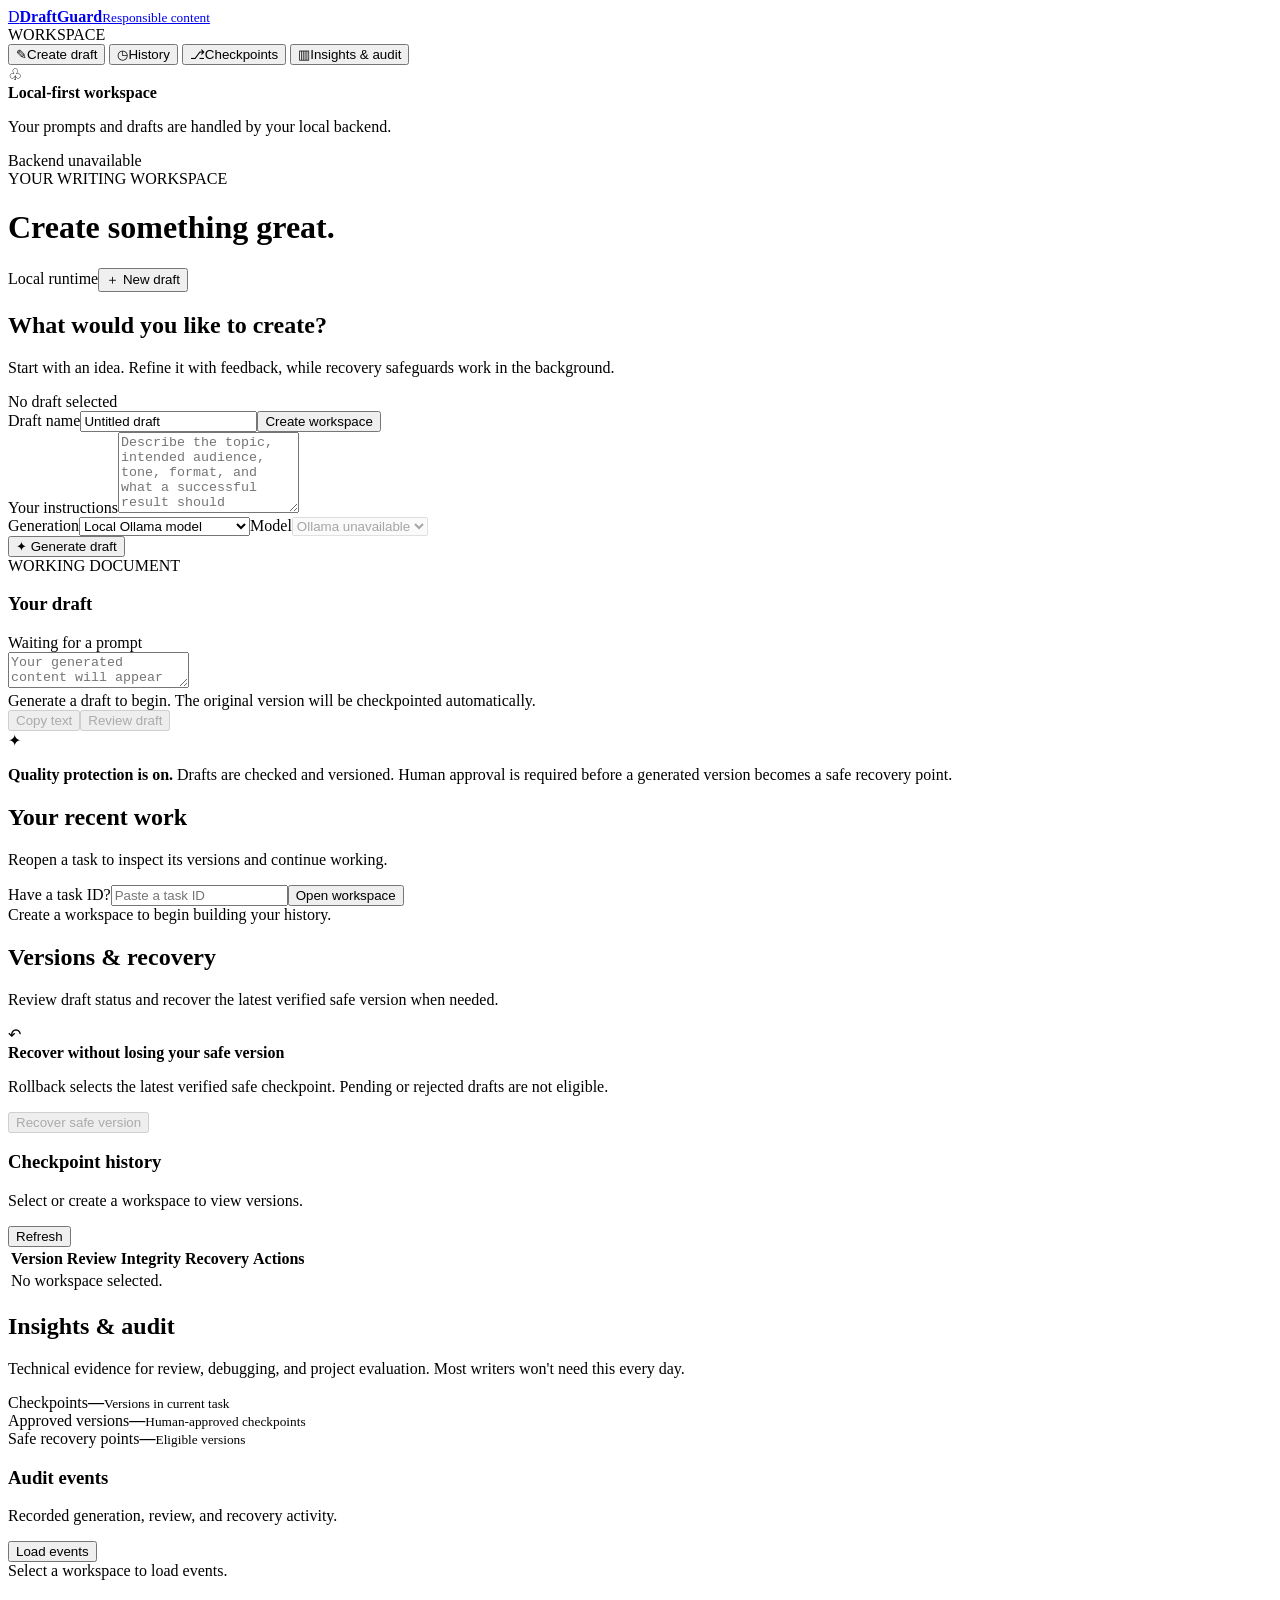
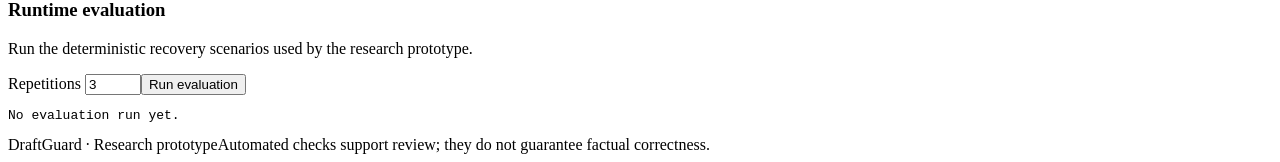
==== Frontend/index.html @ 115614a0 "Saving before major update" ====
<!doctype html>
<html lang="en">
<head>
  <meta charset="utf-8"><meta name="viewport" content="width=device-width,initial-scale=1">
  <meta name="theme-color" content="#f8fafc"><title>DraftGuard · Content workspace</title>
  <link rel="stylesheet" href="./styles.css"><script defer src="./config.js"></script><script defer src="./app.js"></script>
</head>
<body>
  <div class="app-shell">
    <aside class="sidebar">
      <a class="brand" href="#create" aria-label="DraftGuard home"><span class="brand-icon">D</span><span><strong>DraftGuard</strong><small>Responsible content</small></span></a>
      <div class="nav-label">WORKSPACE</div>
      <nav id="mainNav" aria-label="Main navigation">
        <button class="nav-item active" data-view="create"><span class="nav-icon">✎</span>Create draft</button>
        <button class="nav-item" data-view="history"><span class="nav-icon">◷</span>History</button>
        <button class="nav-item" data-view="checkpoints"><span class="nav-icon">⎇</span>Checkpoints</button>
        <button class="nav-item" data-view="insights"><span class="nav-icon">▥</span>Insights & audit</button>
      </nav>
      <div class="sidebar-bottom"><span class="privacy-icon">♧</span><div><strong>Local-first workspace</strong><p>Your prompts and drafts are handled by your local backend.</p></div></div>
      <div class="api-status"><span id="healthDot" class="status-dot"></span><span id="healthText">Connecting to backend…</span></div>
    </aside>
    <main class="main-area">
      <header class="topbar"><div><div class="eyebrow">YOUR WRITING WORKSPACE</div><h1 id="pageTitle">Create something great.</h1></div><div class="top-actions"><span class="local-pill"><span></span> Local runtime</span><button id="newTaskTop" class="button button-secondary">＋ New draft</button></div></header>
      <div id="notice" class="notice" role="status" aria-live="polite" hidden></div>
      <section id="view-create" class="view active-view">
        <div class="intro"><div><h2>What would you like to create?</h2><p>Start with an idea. Refine it with feedback, while recovery safeguards work in the background.</p></div><div class="current-task" id="activeTask"><span class="task-dot"></span><span>No draft selected</span></div></div>
        <div class="composer-card">
          <form id="taskForm" class="task-create-row"><label for="taskTitle">Draft name</label><input id="taskTitle" maxlength="200" value="Untitled draft" required><button class="button button-secondary" type="submit">Create workspace</button></form>
          <div class="prompt-area"><label for="prompt">Your instructions</label><textarea id="prompt" rows="5" maxlength="20000" placeholder="Describe the topic, intended audience, tone, format, and what a successful result should include…" required></textarea>
            <div class="composer-footer"><div class="model-controls"><label for="mode">Generation</label><select id="mode"><option value="ollama">Local Ollama model</option><option value="no_llm">Template mode (no LLM)</option></select><label for="modelName" class="model-label">Model</label><select id="modelName" disabled><option value="">Discovering models…</option></select></div><button id="generateButton" class="button button-primary" type="submit" form="generateForm">✦ Generate draft</button></div>
          </div>
          <form id="generateForm" class="hidden-form"></form>
        </div>
        <section id="draftSection" class="draft-card"><div class="draft-header"><div><div class="eyebrow">WORKING DOCUMENT</div><h3>Your draft</h3></div><div id="draftStatus" class="status-pill neutral">Waiting for a prompt</div></div><textarea id="draftOutput" class="draft-output" placeholder="Your generated content will appear here…" spellcheck="true"></textarea><div class="draft-footer"><span id="draftMeta">Generate a draft to begin. The original version will be checkpointed automatically.</span><div class="draft-actions"><button id="copyDraft" class="button button-secondary" type="button" disabled>Copy text</button><button id="reviewDraft" class="button button-primary" type="button" disabled>Review draft</button></div></div></section>
        <div class="quiet-note"><span>✦</span><p><strong>Quality protection is on.</strong> Drafts are checked and versioned. Human approval is required before a generated version becomes a safe recovery point.</p></div>
      </section>
      <section id="view-history" class="view"><div class="section-intro"><h2>Your recent work</h2><p>Reopen a task to inspect its versions and continue working.</p></div><div class="panel"><form id="loadTaskForm" class="load-task-form"><label for="loadTaskId">Have a task ID?</label><input id="loadTaskId" placeholder="Paste a task ID"><button class="button button-secondary" type="submit">Open workspace</button></form><div id="historyContent" class="empty-state">Create a workspace to begin building your history.</div></div></section>
      <section id="view-checkpoints" class="view"><div class="section-intro"><h2>Versions & recovery</h2><p>Review draft status and recover the latest verified safe version when needed.</p></div><div class="recovery-banner"><div class="recovery-icon">↶</div><div><strong>Recover without losing your safe version</strong><p>Rollback selects the latest verified safe checkpoint. Pending or rejected drafts are not eligible.</p></div><button id="rollbackButton" class="button button-danger" type="button" disabled>Recover safe version</button></div><div class="panel"><div class="panel-title-row"><div><h3>Checkpoint history</h3><p id="checkpointSubtitle">Select or create a workspace to view versions.</p></div><button id="refreshButton" class="button button-secondary" type="button">Refresh</button></div><div class="table-wrap"><table><thead><tr><th>Version</th><th>Review</th><th>Integrity</th><th>Recovery</th><th>Actions</th></tr></thead><tbody id="checkpointRows"><tr><td colspan="5" class="table-empty">No workspace selected.</td></tr></tbody></table></div></div></section>
      <section id="view-insights" class="view"><div class="section-intro"><h2>Insights & audit</h2><p>Technical evidence for review, debugging, and project evaluation. Most writers won't need this every day.</p></div><div class="metric-grid"><div class="metric-card"><span>Checkpoints</span><strong id="metricCheckpoints">—</strong><small>Versions in current task</small></div><div class="metric-card"><span>Approved versions</span><strong id="metricApproved">—</strong><small>Human-approved checkpoints</small></div><div class="metric-card"><span>Safe recovery points</span><strong id="metricSafe">—</strong><small>Eligible versions</small></div></div><div class="panel"><div class="panel-title-row"><div><h3>Audit events</h3><p>Recorded generation, review, and recovery activity.</p></div><button id="eventsButton" class="button button-secondary" type="button">Load events</button></div><div id="eventsList" class="events-list empty-state">Select a workspace to load events.</div></div><div class="panel evaluation-panel"><div><h3>Runtime evaluation</h3><p>Run the deterministic recovery scenarios used by the research prototype.</p></div><div class="eval-controls"><label for="repetitions">Repetitions <input id="repetitions" type="number" min="1" max="100" value="3"></label><button id="runEvaluation" class="button button-secondary" type="button">Run evaluation</button></div><pre id="evaluationResult" class="evaluation-result">No evaluation run yet.</pre></div></section>
      <footer><span>DraftGuard · Research prototype</span><span>Automated checks support review; they do not guarantee factual correctness.</span></footer>
    </main>
  </div>
  <dialog id="reviewDialog"><form id="reviewForm" class="dialog-card"><div class="dialog-heading"><div><div class="eyebrow">HUMAN REVIEW</div><h3 id="reviewTitle">Review this draft</h3></div><button id="closeReview" type="button" class="icon-button" aria-label="Close dialog">×</button></div><p id="reviewDescription">Review the draft before approving it as a safe recovery point.</p><input id="reviewCheckpointId" type="hidden"><label for="reviewer">Reviewer</label><input id="reviewer" maxlength="120" value="reviewer-1" required><label for="reviewReason">Reason for this decision</label><textarea id="reviewReason" rows="3" minlength="3" maxlength="2000" required placeholder="Explain what you checked and why…"></textarea><div class="dialog-actions"><button id="cancelReview" type="button" class="button button-secondary">Cancel</button><button id="confirmReview" type="submit" class="button button-primary">Approve draft</button></div></form></dialog>
</body></html>
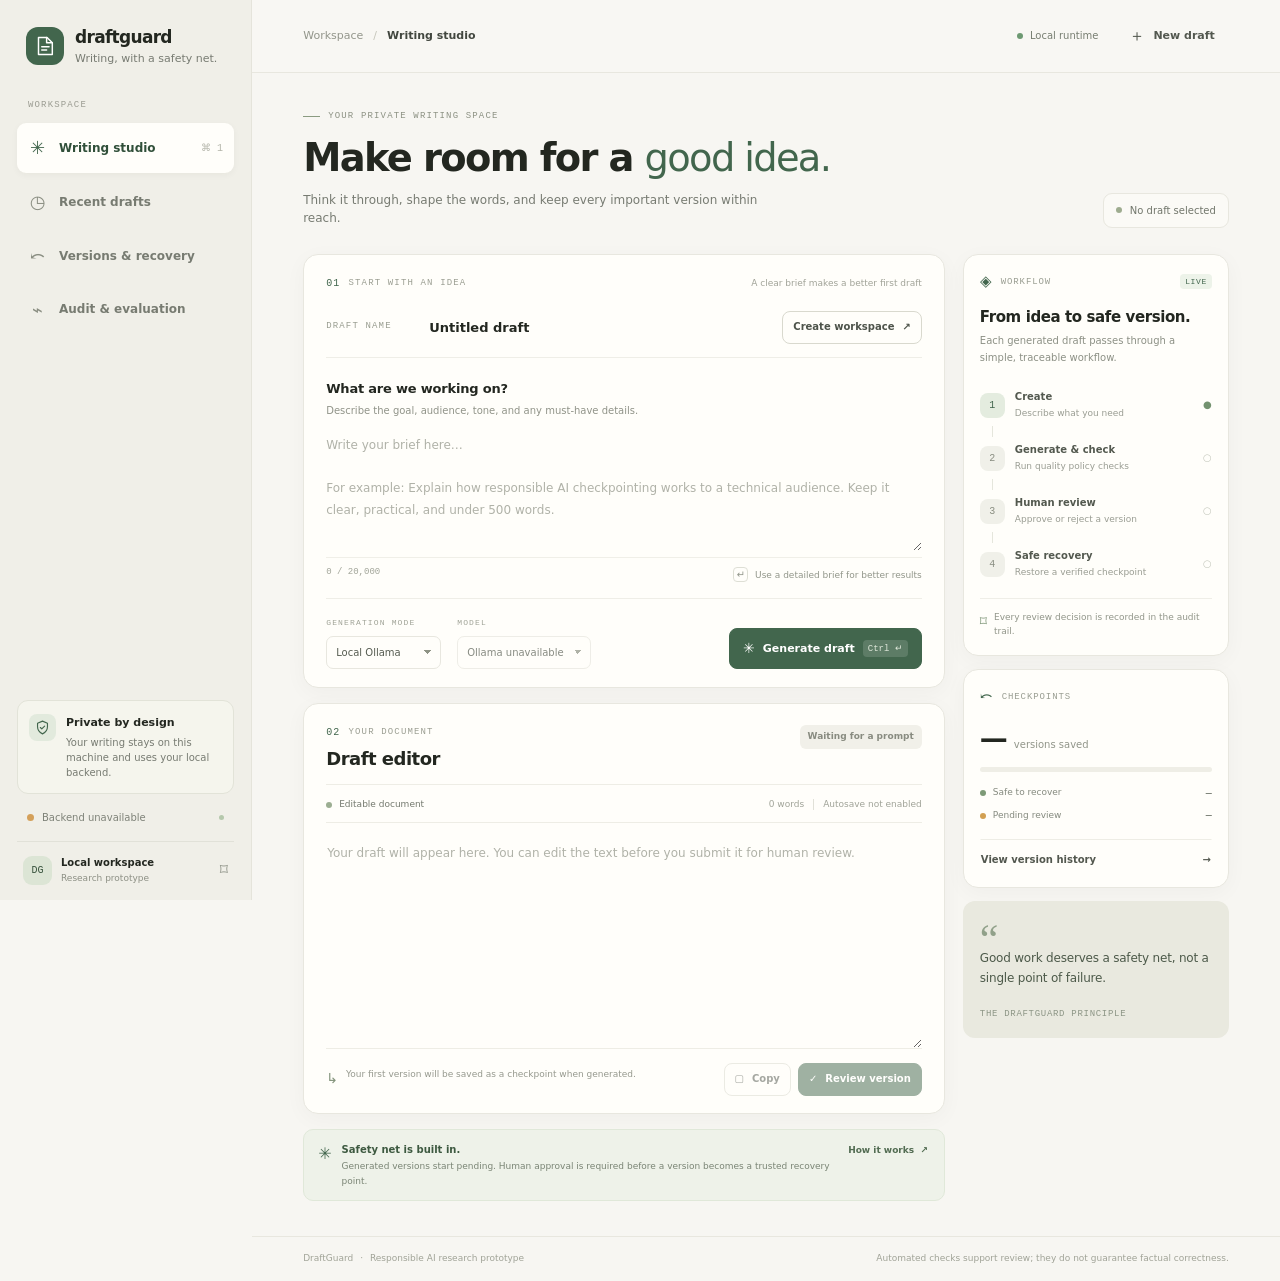
==== commit 16bc1653: "Separate DraftGuard frontend from backend" ====
--- a/Frontend/index.html
+++ b/Frontend/index.html
@@ -1,44 +1,99 @@
 <!doctype html>
 <html lang="en">
 <head>
-  <meta charset="utf-8"><meta name="viewport" content="width=device-width,initial-scale=1">
-  <meta name="theme-color" content="#f8fafc"><title>DraftGuard · Content workspace</title>
-  <link rel="stylesheet" href="./styles.css"><script defer src="./config.js"></script><script defer src="./app.js"></script>
+  <meta charset="utf-8">
+  <meta name="viewport" content="width=device-width, initial-scale=1">
+  <meta name="theme-color" content="#f7f6f2">
+  <meta name="description" content="A local-first writing studio with safe checkpoints and human review.">
+  <title>DraftGuard — Writing studio</title>
+  <link rel="stylesheet" href="./styles.css">
+  <script defer src="./config.js"></script>
+  <script defer src="./app.js"></script>
 </head>
 <body>
   <div class="app-shell">
-    <aside class="sidebar">
-      <a class="brand" href="#create" aria-label="DraftGuard home"><span class="brand-icon">D</span><span><strong>DraftGuard</strong><small>Responsible content</small></span></a>
-      <div class="nav-label">WORKSPACE</div>
-      <nav id="mainNav" aria-label="Main navigation">
-        <button class="nav-item active" data-view="create"><span class="nav-icon">✎</span>Create draft</button>
-        <button class="nav-item" data-view="history"><span class="nav-icon">◷</span>History</button>
-        <button class="nav-item" data-view="checkpoints"><span class="nav-icon">⎇</span>Checkpoints</button>
-        <button class="nav-item" data-view="insights"><span class="nav-icon">▥</span>Insights & audit</button>
+    <aside class="sidebar" id="sidebar">
+      <a class="brand" href="#create" aria-label="DraftGuard home">
+        <span class="brand-mark"><svg viewBox="0 0 32 32" aria-hidden="true"><path d="M8 5.5h10.5L25 12v14.5H8z"/><path d="M18 5.5V12h7M12 17h9M12 21h6"/></svg></span>
+        <span class="brand-copy"><strong>draftguard</strong><small>Writing, with a safety net.</small></span>
+      </a>
+      <div class="workspace-label">WORKSPACE</div>
+      <nav id="mainNav" class="main-nav" aria-label="Main navigation">
+        <button class="nav-item active" data-view="create"><span class="nav-glyph">✳</span><span>Writing studio</span><kbd>⌘ 1</kbd></button>
+        <button class="nav-item" data-view="history"><span class="nav-glyph">◷</span><span>Recent drafts</span></button>
+        <button class="nav-item" data-view="checkpoints"><span class="nav-glyph">⤺</span><span>Versions & recovery</span></button>
+        <button class="nav-item" data-view="insights"><span class="nav-glyph">⌁</span><span>Audit & evaluation</span></button>
       </nav>
-      <div class="sidebar-bottom"><span class="privacy-icon">♧</span><div><strong>Local-first workspace</strong><p>Your prompts and drafts are handled by your local backend.</p></div></div>
-      <div class="api-status"><span id="healthDot" class="status-dot"></span><span id="healthText">Connecting to backend…</span></div>
+      <div class="sidebar-spacer"></div>
+      <div class="privacy-card">
+        <span class="privacy-mark"><svg viewBox="0 0 24 24" aria-hidden="true"><path d="M12 3 19 6v5c0 4.5-2.8 8-7 10-4.2-2-7-5.5-7-10V6z"/><path d="m9 12 2 2 4-4"/></svg></span>
+        <div><strong>Private by design</strong><p>Your writing stays on this machine and uses your local backend.</p></div>
+      </div>
+      <div class="connection-row"><span id="healthDot" class="status-dot"></span><span id="healthText">Connecting to local runtime…</span><span class="connection-pulse"></span></div>
+      <div class="sidebar-foot"><span class="mini-avatar">DG</span><span><strong>Local workspace</strong><small>Research prototype</small></span><span class="local-lock">⌑</span></div>
     </aside>
+
     <main class="main-area">
-      <header class="topbar"><div><div class="eyebrow">YOUR WRITING WORKSPACE</div><h1 id="pageTitle">Create something great.</h1></div><div class="top-actions"><span class="local-pill"><span></span> Local runtime</span><button id="newTaskTop" class="button button-secondary">＋ New draft</button></div></header>
+      <header class="topbar">
+        <div class="mobile-brand"><button id="mobileMenu" class="icon-button mobile-menu" type="button" aria-label="Open navigation">☰</button><span class="brand-mark small-mark"><svg viewBox="0 0 32 32" aria-hidden="true"><path d="M8 5.5h10.5L25 12v14.5H8z"/><path d="M18 5.5V12h7M12 17h9M12 21h6"/></svg></span></div>
+        <div class="breadcrumbs"><span>Workspace</span><span class="crumb-slash">/</span><strong id="pageTitle">Writing studio</strong></div>
+        <div class="topbar-actions"><span class="runtime-chip"><span class="runtime-dot"></span> Local runtime</span><button id="newTaskTop" class="button button-quiet" type="button"><span class="button-plus">＋</span> New draft</button></div>
+      </header>
+
       <div id="notice" class="notice" role="status" aria-live="polite" hidden></div>
+
       <section id="view-create" class="view active-view">
-        <div class="intro"><div><h2>What would you like to create?</h2><p>Start with an idea. Refine it with feedback, while recovery safeguards work in the background.</p></div><div class="current-task" id="activeTask"><span class="task-dot"></span><span>No draft selected</span></div></div>
-        <div class="composer-card">
-          <form id="taskForm" class="task-create-row"><label for="taskTitle">Draft name</label><input id="taskTitle" maxlength="200" value="Untitled draft" required><button class="button button-secondary" type="submit">Create workspace</button></form>
-          <div class="prompt-area"><label for="prompt">Your instructions</label><textarea id="prompt" rows="5" maxlength="20000" placeholder="Describe the topic, intended audience, tone, format, and what a successful result should include…" required></textarea>
-            <div class="composer-footer"><div class="model-controls"><label for="mode">Generation</label><select id="mode"><option value="ollama">Local Ollama model</option><option value="no_llm">Template mode (no LLM)</option></select><label for="modelName" class="model-label">Model</label><select id="modelName" disabled><option value="">Discovering models…</option></select></div><button id="generateButton" class="button button-primary" type="submit" form="generateForm">✦ Generate draft</button></div>
+        <div class="studio-heading">
+          <div><div class="eyebrow"><span class="eyebrow-line"></span> YOUR PRIVATE WRITING SPACE</div><h1>Make room for a <em>good idea.</em></h1><p class="heading-copy">Think it through, shape the words, and keep every important version within reach.</p></div>
+          <div class="active-task-card" id="activeTask"><span class="task-dot"></span><span>No draft selected</span></div>
+        </div>
+
+        <div class="studio-grid">
+          <div class="writing-column">
+            <section class="paper-card composer-card">
+              <div class="paper-topline"><span class="step-label"><span>01</span> START WITH AN IDEA</span><span class="tiny-note">A clear brief makes a better first draft</span></div>
+              <form id="taskForm" class="task-create-row">
+                <label for="taskTitle">DRAFT NAME</label><input id="taskTitle" maxlength="200" value="Untitled draft" required aria-label="Draft name">
+                <button class="button button-outline" type="submit">Create workspace <span>↗</span></button>
+              </form>
+              <div class="field-divider"></div>
+              <div class="prompt-area"><label for="prompt" class="field-label">What are we working on?</label><p class="field-help">Describe the goal, audience, tone, and any must-have details.</p>
+                <textarea id="prompt" rows="5" maxlength="20000" placeholder="Write your brief here…&#10;&#10;For example: Explain how responsible AI checkpointing works to a technical audience. Keep it clear, practical, and under 500 words." required></textarea>
+                <div class="prompt-bottom"><span id="promptCount">0 / 20,000</span><div class="prompt-tip"><span>↵</span> Use a detailed brief for better results</div></div>
+              </div>
+              <div class="composer-bottom"><div class="generation-settings"><div class="setting-block"><label for="mode">GENERATION MODE</label><select id="mode"><option value="ollama">Local Ollama</option><option value="no_llm">Template mode</option></select></div><div class="setting-block model-setting"><label for="modelName">MODEL</label><select id="modelName" disabled><option value="">Discovering models…</option></select></div></div><button id="generateButton" class="button button-primary" type="submit" form="generateForm"><span class="sparkle">✳</span> Generate draft <span class="shortcut">Ctrl ↵</span></button></div>
+              <form id="generateForm" class="hidden-form"></form>
+            </section>
+
+            <section id="draftSection" class="paper-card draft-card">
+              <div class="draft-header"><div class="draft-title-group"><span class="step-label"><span>02</span> YOUR DOCUMENT</span><h2>Draft editor</h2></div><div id="draftStatus" class="status-pill neutral">Waiting for a prompt</div></div>
+              <div class="editor-toolbar"><span class="editor-mode"><span class="editor-dot"></span> Editable document</span><span class="editor-toolbar-right"><span id="wordCount">0 words</span><span class="toolbar-separator"></span><span>Autosave not enabled</span></span></div>
+              <textarea id="draftOutput" class="draft-output" placeholder="Your draft will appear here. You can edit the text before you submit it for human review." spellcheck="true" aria-label="Draft editor"></textarea>
+              <div class="draft-footer"><div class="draft-meta-wrap"><span class="draft-meta-icon">↳</span><span id="draftMeta">Your first version will be saved as a checkpoint when generated.</span></div><div class="draft-actions"><button id="copyDraft" class="button button-outline" type="button" disabled><span>▢</span> Copy</button><button id="reviewDraft" class="button button-primary" type="button" disabled><span>✓</span> Review version</button></div></div>
+            </section>
+            <div class="safety-note"><span class="safety-icon">✳</span><div><strong>Safety net is built in.</strong><span>Generated versions start pending. Human approval is required before a version becomes a trusted recovery point.</span></div><button type="button" class="text-link" data-go="checkpoints">How it works <span>↗</span></button></div>
           </div>
-          <form id="generateForm" class="hidden-form"></form>
+
+          <aside class="context-column" aria-label="Draft status and workflow">
+            <section class="side-card workflow-card"><div class="side-card-heading"><span class="side-icon">◈</span><span>WORKFLOW</span><span class="live-label">LIVE</span></div><h3>From idea to safe version.</h3><p class="side-description">Each generated draft passes through a simple, traceable workflow.</p>
+              <div class="workflow-steps"><div class="workflow-step current"><span class="workflow-number">1</span><div><strong>Create</strong><small>Describe what you need</small></div><span class="step-state">●</span></div><div class="workflow-connector"></div><div class="workflow-step"><span class="workflow-number">2</span><div><strong>Generate & check</strong><small>Run quality policy checks</small></div><span class="step-state">○</span></div><div class="workflow-connector"></div><div class="workflow-step"><span class="workflow-number">3</span><div><strong>Human review</strong><small>Approve or reject a version</small></div><span class="step-state">○</span></div><div class="workflow-connector"></div><div class="workflow-step"><span class="workflow-number">4</span><div><strong>Safe recovery</strong><small>Restore a verified checkpoint</small></div><span class="step-state">○</span></div></div>
+              <div class="workflow-foot"><span class="tiny-shield">⌑</span><span>Every review decision is recorded in the audit trail.</span></div>
+            </section>
+            <section class="side-card checkpoint-summary"><div class="side-card-heading"><span class="side-icon">⤺</span><span>CHECKPOINTS</span></div><div class="summary-stat"><strong id="sideCheckpointCount">—</strong><span>versions saved</span></div><div class="summary-progress"><span id="sideSafeProgress"></span></div><div class="summary-legend"><span><i class="legend-dot safe"></i> Safe to recover <strong id="sideSafeCount">—</strong></span><span><i class="legend-dot pending-dot"></i> Pending review <strong id="sidePendingCount">—</strong></span></div><button class="button button-quiet full-width" type="button" data-go="checkpoints">View version history <span>→</span></button></section>
+            <section class="quote-card"><span class="quote-mark">“</span><p>Good work deserves a safety net, not a single point of failure.</p><span class="quote-attribution">THE DRAFTGUARD PRINCIPLE</span></section>
+          </aside>
         </div>
-        <section id="draftSection" class="draft-card"><div class="draft-header"><div><div class="eyebrow">WORKING DOCUMENT</div><h3>Your draft</h3></div><div id="draftStatus" class="status-pill neutral">Waiting for a prompt</div></div><textarea id="draftOutput" class="draft-output" placeholder="Your generated content will appear here…" spellcheck="true"></textarea><div class="draft-footer"><span id="draftMeta">Generate a draft to begin. The original version will be checkpointed automatically.</span><div class="draft-actions"><button id="copyDraft" class="button button-secondary" type="button" disabled>Copy text</button><button id="reviewDraft" class="button button-primary" type="button" disabled>Review draft</button></div></div></section>
-        <div class="quiet-note"><span>✦</span><p><strong>Quality protection is on.</strong> Drafts are checked and versioned. Human approval is required before a generated version becomes a safe recovery point.</p></div>
       </section>
-      <section id="view-history" class="view"><div class="section-intro"><h2>Your recent work</h2><p>Reopen a task to inspect its versions and continue working.</p></div><div class="panel"><form id="loadTaskForm" class="load-task-form"><label for="loadTaskId">Have a task ID?</label><input id="loadTaskId" placeholder="Paste a task ID"><button class="button button-secondary" type="submit">Open workspace</button></form><div id="historyContent" class="empty-state">Create a workspace to begin building your history.</div></div></section>
-      <section id="view-checkpoints" class="view"><div class="section-intro"><h2>Versions & recovery</h2><p>Review draft status and recover the latest verified safe version when needed.</p></div><div class="recovery-banner"><div class="recovery-icon">↶</div><div><strong>Recover without losing your safe version</strong><p>Rollback selects the latest verified safe checkpoint. Pending or rejected drafts are not eligible.</p></div><button id="rollbackButton" class="button button-danger" type="button" disabled>Recover safe version</button></div><div class="panel"><div class="panel-title-row"><div><h3>Checkpoint history</h3><p id="checkpointSubtitle">Select or create a workspace to view versions.</p></div><button id="refreshButton" class="button button-secondary" type="button">Refresh</button></div><div class="table-wrap"><table><thead><tr><th>Version</th><th>Review</th><th>Integrity</th><th>Recovery</th><th>Actions</th></tr></thead><tbody id="checkpointRows"><tr><td colspan="5" class="table-empty">No workspace selected.</td></tr></tbody></table></div></div></section>
-      <section id="view-insights" class="view"><div class="section-intro"><h2>Insights & audit</h2><p>Technical evidence for review, debugging, and project evaluation. Most writers won't need this every day.</p></div><div class="metric-grid"><div class="metric-card"><span>Checkpoints</span><strong id="metricCheckpoints">—</strong><small>Versions in current task</small></div><div class="metric-card"><span>Approved versions</span><strong id="metricApproved">—</strong><small>Human-approved checkpoints</small></div><div class="metric-card"><span>Safe recovery points</span><strong id="metricSafe">—</strong><small>Eligible versions</small></div></div><div class="panel"><div class="panel-title-row"><div><h3>Audit events</h3><p>Recorded generation, review, and recovery activity.</p></div><button id="eventsButton" class="button button-secondary" type="button">Load events</button></div><div id="eventsList" class="events-list empty-state">Select a workspace to load events.</div></div><div class="panel evaluation-panel"><div><h3>Runtime evaluation</h3><p>Run the deterministic recovery scenarios used by the research prototype.</p></div><div class="eval-controls"><label for="repetitions">Repetitions <input id="repetitions" type="number" min="1" max="100" value="3"></label><button id="runEvaluation" class="button button-secondary" type="button">Run evaluation</button></div><pre id="evaluationResult" class="evaluation-result">No evaluation run yet.</pre></div></section>
-      <footer><span>DraftGuard · Research prototype</span><span>Automated checks support review; they do not guarantee factual correctness.</span></footer>
+
+      <section id="view-history" class="view secondary-view"><div class="page-intro"><div class="eyebrow"><span class="eyebrow-line"></span> YOUR WORK</div><h1>Recent <em>drafts.</em></h1><p>Pick up where you left off. Task history is stored in this browser session.</p></div><div class="content-panel"><div class="panel-heading"><div><h2>Your workspaces</h2><p>Open a workspace by selecting it below or entering a task ID.</p></div><span class="panel-icon">◷</span></div><form id="loadTaskForm" class="load-task-form"><label for="loadTaskId">TASK ID</label><input id="loadTaskId" placeholder="Paste a task ID to open a workspace"><button class="button button-primary" type="submit">Open workspace <span>↗</span></button></form><div id="historyContent" class="empty-state">Create a workspace to begin building your history.</div></div></section>
+
+      <section id="view-checkpoints" class="view secondary-view"><div class="page-intro"><div class="eyebrow"><span class="eyebrow-line"></span> RECOVERABILITY</div><h1>Versions & <em>recovery.</em></h1><p>Inspect the history, verify integrity, and recover the latest safe checkpoint.</p></div><div class="recovery-banner"><div class="recovery-symbol">↶</div><div class="recovery-copy"><strong>Your safe version is protected.</strong><p>Recovery selects the latest verified safe checkpoint. Pending or rejected versions are not eligible.</p></div><button id="rollbackButton" class="button button-danger" type="button" disabled>Recover safe version <span>↶</span></button></div><div class="content-panel"><div class="panel-heading"><div><h2>Checkpoint history</h2><p id="checkpointSubtitle">Select or create a workspace to view versions.</p></div><button id="refreshButton" class="button button-outline" type="button">↻ Refresh</button></div><div class="table-wrap"><table><thead><tr><th>VERSION</th><th>HUMAN REVIEW</th><th>INTEGRITY</th><th>RECOVERY</th><th>ACTIONS</th></tr></thead><tbody id="checkpointRows"><tr><td colspan="5" class="table-empty">No workspace selected.</td></tr></tbody></table></div></div></section>
+
+      <section id="view-insights" class="view secondary-view"><div class="page-intro"><div class="eyebrow"><span class="eyebrow-line"></span> TRANSPARENCY</div><h1>Audit & <em>evaluation.</em></h1><p>Technical evidence for review and debugging. Metrics are prototype measurements, not safety guarantees.</p></div><div class="metric-grid"><div class="metric-card"><span class="metric-icon">▤</span><span>CHECKPOINTS</span><strong id="metricCheckpoints">—</strong><small>Versions in current task</small></div><div class="metric-card"><span class="metric-icon">✓</span><span>APPROVED</span><strong id="metricApproved">—</strong><small>Human-approved versions</small></div><div class="metric-card"><span class="metric-icon">⌑</span><span>SAFE RECOVERY</span><strong id="metricSafe">—</strong><small>Eligible checkpoints</small></div></div><div class="content-panel"><div class="panel-heading"><div><h2>Audit trail</h2><p>Recorded generation, review, and recovery activity.</p></div><button id="eventsButton" class="button button-outline" type="button">Load events ↻</button></div><div id="eventsList" class="events-list empty-state">Select a workspace to load events.</div></div><div class="content-panel evaluation-panel"><div class="panel-heading"><div><h2>Runtime evaluation</h2><p>Run the deterministic recovery scenarios used by this research prototype.</p></div><span class="panel-icon">⌁</span></div><div class="eval-controls"><label for="repetitions">REPETITIONS <input id="repetitions" type="number" min="1" max="100" value="3"></label><button id="runEvaluation" class="button button-primary" type="button">Run evaluation <span>↗</span></button></div><pre id="evaluationResult" class="evaluation-result">No evaluation run yet.</pre></div></section>
+      <footer class="app-footer"><span>DraftGuard <i>·</i> Responsible AI research prototype</span><span>Automated checks support review; they do not guarantee factual correctness.</span></footer>
     </main>
   </div>
-  <dialog id="reviewDialog"><form id="reviewForm" class="dialog-card"><div class="dialog-heading"><div><div class="eyebrow">HUMAN REVIEW</div><h3 id="reviewTitle">Review this draft</h3></div><button id="closeReview" type="button" class="icon-button" aria-label="Close dialog">×</button></div><p id="reviewDescription">Review the draft before approving it as a safe recovery point.</p><input id="reviewCheckpointId" type="hidden"><label for="reviewer">Reviewer</label><input id="reviewer" maxlength="120" value="reviewer-1" required><label for="reviewReason">Reason for this decision</label><textarea id="reviewReason" rows="3" minlength="3" maxlength="2000" required placeholder="Explain what you checked and why…"></textarea><div class="dialog-actions"><button id="cancelReview" type="button" class="button button-secondary">Cancel</button><button id="confirmReview" type="submit" class="button button-primary">Approve draft</button></div></form></dialog>
-</body></html>+
+  <dialog id="reviewDialog" class="review-dialog"><form id="reviewForm" class="dialog-card"><div class="dialog-heading"><div><div class="eyebrow"><span class="eyebrow-line"></span> HUMAN REVIEW</div><h2 id="reviewTitle">Review this draft</h2></div><button id="closeReview" type="button" class="icon-button" aria-label="Close dialog">×</button></div><p id="reviewDescription">Review this version before approving it as a safe recovery point.</p><div class="review-principle"><span>⌑</span><span>Approval makes this checkpoint eligible for recovery. It does not guarantee factual correctness.</span></div><input id="reviewCheckpointId" type="hidden"><label for="reviewer">REVIEWER</label><input id="reviewer" maxlength="120" value="reviewer-1" required><label for="reviewReason">REASON FOR THIS DECISION</label><textarea id="reviewReason" rows="3" minlength="3" maxlength="2000" required placeholder="Explain what you checked and why…"></textarea><div class="dialog-actions"><button id="cancelReview" type="button" class="button button-outline">Cancel</button><button id="confirmReview" type="submit" class="button button-primary">Approve version</button></div></form></dialog>
+</body>
+</html>
--- a/Frontend/styles.css
+++ b/Frontend/styles.css
@@ -0,0 +1,7 @@
+:root{--bg:#f7f6f2;--paper:#fffefa;--white:#fff;--ink:#232720;--muted:#777b72;--faint:#a5a79e;--line:#e8e7df;--line-dark:#d9d9ce;--green:#42664d;--green-dark:#304f39;--green-soft:#edf3e9;--green-pale:#f5f8f1;--amber:#94672b;--amber-soft:#faf1df;--red:#a64f46;--red-soft:#faece8;--shadow:0 5px 22px rgba(35,39,32,.035);--radius:15px;--sans:Inter,ui-sans-serif,system-ui,-apple-system,BlinkMacSystemFont,'Segoe UI',sans-serif;--display:Inter,ui-sans-serif,system-ui,-apple-system,BlinkMacSystemFont,'Segoe UI',sans-serif;--mono:ui-monospace,SFMono-Regular,Consolas,'Liberation Mono',monospace}*{box-sizing:border-box}html{min-width:320px;scroll-behavior:smooth}body{margin:0;background:var(--bg);color:var(--ink);font-family:var(--sans);font-size:14px;line-height:1.55;-webkit-font-smoothing:antialiased}button,input,textarea,select{font:inherit}button{cursor:pointer}button:disabled{cursor:not-allowed;opacity:.5}button:focus-visible,a:focus-visible,input:focus-visible,textarea:focus-visible,select:focus-visible{outline:3px solid #9bb89e;outline-offset:2px}a{color:inherit;text-decoration:none}.app-shell{min-height:100vh}.sidebar{width:252px;position:fixed;inset:0 auto 0 0;background:#f0efe8;border-right:1px solid #e5e4db;padding:27px 17px 15px;display:flex;flex-direction:column;z-index:20}.brand{display:flex;align-items:center;gap:11px;padding:0 9px 34px}.brand-mark{width:38px;height:38px;border-radius:12px;background:var(--green);display:grid;place-items:center;flex:none}.brand-mark svg{width:26px;height:26px;fill:none;stroke:#fff;stroke-width:1.8;stroke-linecap:round;stroke-linejoin:round}.brand-copy{display:flex;flex-direction:column;line-height:1.2}.brand-copy strong{font:800 17px var(--display);letter-spacing:-.7px}.brand-copy small{font-size:11px;color:var(--muted);margin-top:5px}.workspace-label,.eyebrow,.step-label,.setting-block>label,.task-create-row>label,.load-task-form>label,.review-dialog label,.eval-controls label,.metric-card>span:not(.metric-icon){font-family:var(--mono);font-size:9px;letter-spacing:1.15px;font-weight:500}.workspace-label{color:#9b9c92;padding:0 11px 10px}.main-nav{display:grid;gap:4px}.nav-item{display:flex;align-items:center;gap:12px;width:100%;border:0;border-radius:9px;background:transparent;text-align:left;color:#777b71;padding:11px 11px;font-size:12px;font-weight:600;transition:background .18s,color .18s}.nav-item:hover{background:#e7e7dd;color:var(--ink)}.nav-item.active{background:#fffefa;color:var(--green-dark);box-shadow:0 2px 7px #25291c0b}.nav-glyph{width:19px;text-align:center;font-size:18px;color:#8a8e82;font-weight:400}.nav-item.active .nav-glyph{color:var(--green)}.nav-item kbd{margin-left:auto;color:#b5b6ab;font:10px var(--mono);opacity:0}.nav-item.active kbd{opacity:1}.sidebar-spacer{flex:1;min-height:25px}.privacy-card{display:flex;gap:10px;padding:13px 11px;border:1px solid #e2e3d8;background:#f5f5ed;border-radius:11px;margin:0 0 16px}.privacy-mark{width:27px;height:27px;display:grid;place-items:center;border-radius:8px;background:#e2eadd;flex:none}.privacy-mark svg{width:17px;fill:none;stroke:var(--green);stroke-width:1.6;stroke-linecap:round;stroke-linejoin:round}.privacy-card strong{display:block;font-size:11px;font-weight:700}.privacy-card p{margin:3px 0 0;font-size:10px;line-height:1.5;color:var(--muted)}.connection-row{display:flex;align-items:center;gap:8px;padding:0 10px 16px;font-size:10px;color:#7e8278}.status-dot{width:7px;height:7px;border-radius:50%;background:#d4a05a;display:inline-block;flex:none}.status-dot.online{background:#5e9567;box-shadow:0 0 0 3px #5e95671b}.connection-pulse{width:5px;height:5px;border-radius:50%;background:#b5c8ac;margin-left:auto}.sidebar-foot{border-top:1px solid #e1e1d8;padding:14px 6px 0;display:flex;align-items:center;gap:9px}.mini-avatar{width:29px;height:29px;border-radius:9px;background:#dce5d5;color:#36513b;display:grid;place-items:center;font:500 10px var(--mono)}.sidebar-foot>span:nth-child(2){display:flex;flex-direction:column;line-height:1.3}.sidebar-foot strong{font-size:10px}.sidebar-foot small{font-size:9px;color:#8d9085;margin-top:4px}.local-lock{margin-left:auto;color:#91958a;font-size:16px}.main-area{margin-left:252px;min-height:100vh;display:flex;flex-direction:column;min-width:0}.topbar{height:73px;padding:0 clamp(24px,4vw,58px);display:flex;align-items:center;justify-content:space-between;border-bottom:1px solid var(--line);background:#f9f8f4c9;gap:16px}.breadcrumbs{display:flex;align-items:center;gap:10px;font-size:11px;color:#92958a}.breadcrumbs strong{font-weight:600;color:#42473f}.crumb-slash{color:#c6c6bb}.topbar-actions{display:flex;align-items:center;gap:17px}.runtime-chip{display:flex;align-items:center;gap:7px;font-size:10px;color:#777e71}.runtime-dot{width:6px;height:6px;background:#6d9972;border-radius:50%}.button{border:1px solid transparent;display:inline-flex;align-items:center;justify-content:center;gap:8px;min-height:38px;border-radius:8px;padding:9px 13px;font-size:11px;font-weight:700;white-space:nowrap;transition:transform .15s,background .15s,border-color .15s,box-shadow .15s}.button:not(:disabled):active{transform:translateY(1px)}.button-primary{background:var(--green);color:white;border-color:var(--green)}.button-primary:hover:not(:disabled){background:var(--green-dark);box-shadow:0 4px 12px #42664d24}.button-outline{background:var(--paper);border-color:var(--line-dark);color:#4d534a}.button-outline:hover:not(:disabled),.button-quiet:hover:not(:disabled){background:#f0f2e9;border-color:#cbd4c4}.button-quiet{background:transparent;color:#53584f;border-color:transparent}.button-danger{background:var(--red-soft);color:var(--red);border-color:#efd7d0}.button-danger:hover:not(:disabled){background:#f5dfd8}.button-plus{font-size:16px;font-weight:400;line-height:1}.mobile-brand{display:none}.view{display:none;animation:fade-in .24s ease}.view.active-view{display:block}@keyframes fade-in{from{opacity:.65;transform:translateY(3px)}to{opacity:1;transform:translateY(0)}}.studio-heading{padding:37px clamp(24px,4vw,58px) 26px;display:flex;align-items:flex-end;justify-content:space-between;gap:20px}.eyebrow{display:flex;align-items:center;gap:8px;color:#8c9183}.eyebrow-line{width:17px;height:1px;background:#8a9b81;display:inline-block}.studio-heading h1,.page-intro h1{font:600 clamp(28px,3vw,39px)/1.17 var(--display);letter-spacing:-1.65px;margin:12px 0 10px}.studio-heading h1 em,.page-intro h1 em{font-style:normal;color:var(--green);font-weight:500}.heading-copy,.page-intro>p{margin:0;color:#777b72;font-size:12px;max-width:490px}.active-task-card{display:flex;align-items:center;gap:8px;padding:9px 12px;border:1px solid var(--line);background:#fbfaf6;border-radius:9px;color:#71766b;font-size:10px;max-width:250px;overflow-wrap:anywhere}.active-task-card .task-dot{width:6px;height:6px;border-radius:50%;background:#9eac8f;flex:none}.active-task-card strong{display:block;color:#3f493d;font-size:10px}.active-task-card small{display:block;font:9px var(--mono);color:#9a9d92;margin-top:2px}.studio-grid{display:grid;grid-template-columns:minmax(0,1fr) 266px;gap:18px;padding:0 clamp(24px,4vw,58px) 35px;align-items:start}.writing-column{min-width:0;display:grid;gap:15px}.paper-card,.side-card,.content-panel{background:var(--paper);border:1px solid var(--line);border-radius:var(--radius);box-shadow:var(--shadow)}.composer-card{padding:21px 22px 18px}.paper-topline{display:flex;align-items:center;justify-content:space-between;gap:10px;margin-bottom:19px}.step-label{color:#9b9e92;display:flex;align-items:center;gap:8px}.step-label>span{color:var(--green);font-size:10px}.tiny-note{font-size:9px;color:#a1a398}.task-create-row{display:grid;grid-template-columns:91px minmax(0,1fr) auto;align-items:center;gap:12px}.task-create-row>label{color:#999d90}.task-create-row input{width:100%;border:0;background:transparent;color:var(--ink);font:600 13px var(--display);padding:8px 0;min-width:0}.task-create-row .button{min-height:33px;padding:7px 10px;font-size:10px}.field-divider{height:1px;background:#efeee7;margin:13px 0 20px}.prompt-area>label,.field-label{font:700 13px var(--display);letter-spacing:-.2px}.field-help{font-size:10px;color:#909388;margin:4px 0 11px}.prompt-area textarea{width:100%;resize:vertical;min-height:112px;border:0;outline:0!important;background:transparent;color:#30362f;font-size:12px;line-height:1.8;padding:5px 0 8px}.prompt-area textarea::placeholder,.draft-output::placeholder{color:#b0b2a8}.prompt-bottom{display:flex;justify-content:space-between;gap:12px;border-top:1px solid #f0efe8;padding-top:9px;color:#a1a498;font:9px var(--mono)}.prompt-tip{font:9px var(--sans);color:#92968a}.prompt-tip span{display:inline-grid;place-items:center;border:1px solid #dedfd5;border-radius:4px;width:15px;height:15px;font-size:10px;margin-right:4px}.composer-bottom{display:flex;align-items:flex-end;justify-content:space-between;gap:12px;padding-top:18px;margin-top:16px;border-top:1px solid #efeee7}.generation-settings{display:flex;gap:16px;min-width:0}.setting-block{display:grid;gap:6px;min-width:105px}.setting-block>label{color:#a0a397;font-size:8px}.setting-block select{appearance:none;max-width:165px;min-width:110px;border:1px solid var(--line);border-radius:7px;background:#fffefa;color:#555b50;font-size:10px;padding:8px 26px 8px 9px;background-image:linear-gradient(45deg,transparent 50%,#8e9385 50%),linear-gradient(135deg,#8e9385 50%,transparent 50%);background-position:calc(100% - 12px) 13px,calc(100% - 8px) 13px;background-size:4px 4px;background-repeat:no-repeat}.model-setting select{max-width:150px}.button-primary .sparkle{font-size:14px}.shortcut{border-radius:4px;background:#ffffff24;padding:3px 5px;font:9px var(--mono);color:#e1e9dc}.hidden-form{display:none}.draft-card{padding:21px 22px 17px}.draft-header{display:flex;align-items:flex-start;justify-content:space-between;gap:15px}.draft-title-group h2{font:600 18px var(--display);letter-spacing:-.5px;margin:7px 0 0}.status-pill{display:inline-flex;align-items:center;gap:5px;padding:5px 8px;border-radius:6px;font-size:9px;font-weight:700;white-space:nowrap;background:#f0f0ea;color:#7c8175}.status-pill.good{background:var(--green-soft);color:var(--green)}.status-pill.pending{background:var(--amber-soft);color:var(--amber)}.status-pill.bad{background:var(--red-soft);color:var(--red)}.status-pill.neutral{background:#f1f0e9;color:#888b80}.editor-toolbar{display:flex;align-items:center;justify-content:space-between;gap:10px;padding:13px 0 10px;margin-top:15px;border-top:1px solid #eeede5;border-bottom:1px solid #eeede5;font-size:9px;color:#a0a398}.editor-mode{display:flex;align-items:center;gap:7px;color:#73786d}.editor-dot{width:6px;height:6px;border-radius:50%;background:#9cae92}.editor-toolbar-right{display:flex;align-items:center;gap:9px}.toolbar-separator{height:11px;width:1px;background:#e1e1d8}.draft-output{display:block;width:100%;min-height:225px;resize:vertical;border:0;outline:0!important;background:transparent;padding:19px 1px 14px;color:#363b33;font:12px/1.95 var(--sans);white-space:pre-wrap}.draft-footer{border-top:1px solid #eeede5;padding-top:14px;display:flex;align-items:center;justify-content:space-between;gap:13px}.draft-meta-wrap{display:flex;align-items:flex-start;gap:8px;color:#96998e;font-size:9px;max-width:53%}.draft-meta-icon{color:#83937b;font-size:14px}.draft-actions{display:flex;gap:7px}.draft-actions .button{min-height:33px;padding:7px 10px;font-size:10px}.safety-note{display:flex;align-items:flex-start;gap:10px;padding:12px 14px;background:#eef2e9;border:1px solid #e0e8d9;border-radius:10px}.safety-icon{color:var(--green);font-size:16px}.safety-note>div{display:grid;gap:2px;flex:1}.safety-note strong{font-size:10px;color:#3d5940}.safety-note>div span{font-size:9px;color:#7a8575;line-height:1.6}.text-link{background:none;border:0;color:#526c52;font-size:9px;font-weight:700;white-space:nowrap;padding:2px}.text-link span{margin-left:3px}.context-column{display:grid;gap:13px}.side-card{padding:17px 16px}.side-card-heading{display:flex;align-items:center;gap:8px;color:#999d91;font:500 9px var(--mono);letter-spacing:.9px}.side-icon{color:var(--green);font-size:15px}.live-label{margin-left:auto;font-size:8px;letter-spacing:.6px;color:var(--green);background:var(--green-soft);border-radius:4px;padding:3px 5px}.workflow-card h3{font:700 15px/1.4 var(--display);letter-spacing:-.4px;margin:16px 0 5px}.side-description{font-size:10px;color:#8c9085;line-height:1.65;margin:0 0 18px}.workflow-steps{display:grid;gap:0}.workflow-step{display:flex;align-items:center;gap:10px;min-height:42px}.workflow-number{width:25px;height:25px;display:grid;place-items:center;border-radius:8px;background:#f0f0e9;color:#898d81;font:10px var(--mono);flex:none}.workflow-step.current .workflow-number{background:#e4ecdf;color:var(--green)}.workflow-step>div{display:grid;gap:2px;flex:1}.workflow-step strong{font-size:10px;color:#53594f}.workflow-step small{font-size:9px;color:#9a9d93}.step-state{font-size:10px;color:#c4c7bc}.workflow-step.current .step-state{color:#73926f}.workflow-connector{height:11px;border-left:1px solid #e5e6dc;margin-left:12px}.workflow-foot{display:flex;align-items:flex-start;gap:7px;border-top:1px solid #efeee7;padding-top:12px;margin-top:13px;color:#92968a;font-size:9px;line-height:1.5}.tiny-shield{color:#7e9678;font-size:14px}.checkpoint-summary .side-card-heading{margin-bottom:16px}.summary-stat{display:flex;align-items:baseline;gap:7px}.summary-stat strong{font:700 28px var(--display);letter-spacing:-1px}.summary-stat span{font-size:10px;color:#919589}.summary-progress{height:5px;background:#efeee6;border-radius:5px;margin:12px 0 14px;overflow:hidden}.summary-progress span{display:block;width:0;height:100%;background:#739271;border-radius:5px;transition:width .25s}.summary-legend{display:grid;gap:9px;margin-bottom:16px}.summary-legend>span{display:flex;align-items:center;gap:7px;color:#858a7f;font-size:9px}.summary-legend strong{margin-left:auto;color:#555d51;font:500 10px var(--mono)}.legend-dot{width:6px;height:6px;border-radius:50%;display:inline-block}.legend-dot.safe{background:#7d9a77}.legend-dot.pending-dot{background:#d2a052}.full-width{width:100%;justify-content:space-between;border-top:1px solid #eeede5;border-radius:0;padding:12px 0 0;min-height:auto;font-size:10px}.quote-card{position:relative;padding:17px 17px 15px;border-radius:12px;background:#e9e9df;overflow:hidden}.quote-mark{font:42px/1 Georgia,serif;color:#91a18a;height:25px;display:block}.quote-card p{font:500 12px/1.7 var(--display);letter-spacing:-.2px;color:#4c5949;margin:5px 0 13px}.quote-attribution{font:9px var(--mono);letter-spacing:.7px;color:#8c9585}.notice{position:sticky;top:8px;z-index:15;margin:12px clamp(24px,4vw,58px) 0;padding:10px 13px;border:1px solid #d7e3d1;border-radius:8px;background:#f0f5eb;color:#426448;font-size:11px;box-shadow:0 4px 12px #24281c0a}.notice.error{border-color:#eed6d0;background:#fff0eb;color:#9b4b40}.notice[hidden]{display:none}.secondary-view{padding:39px clamp(24px,4vw,58px) 35px;max-width:1400px}.page-intro{margin-bottom:27px}.page-intro h1{margin-top:12px}.content-panel{padding:22px;margin-bottom:15px}.panel-heading{display:flex;align-items:flex-start;justify-content:space-between;gap:15px;margin-bottom:20px}.panel-heading h2{font:700 16px var(--display);letter-spacing:-.4px;margin:0}.panel-heading p{font-size:10px;color:#8b8f84;margin:5px 0 0}.panel-icon{width:33px;height:33px;border-radius:9px;display:grid;place-items:center;background:#edf2e8;color:var(--green);font-size:17px;flex:none}.load-task-form{display:flex;align-items:center;gap:12px;padding:14px;background:#f7f6f0;border:1px solid #eeede5;border-radius:10px;margin-bottom:15px}.load-task-form>label{color:#9a9e91;flex:none}.load-task-form input{flex:1;min-width:0;border:1px solid var(--line-dark);border-radius:7px;background:#fffefa;padding:10px 11px;font-size:11px}.history-list{display:grid;gap:8px}.history-item{display:flex;align-items:center;gap:12px;border:1px solid var(--line);border-radius:9px;padding:12px}.history-file{width:33px;height:33px;display:grid;place-items:center;border-radius:8px;background:#edf2e8;color:var(--green);font-size:16px}.history-item>div{display:grid;gap:3px;flex:1;min-width:0}.history-item strong{font-size:11px}.history-item small{font:9px var(--mono);color:#9a9e92;overflow-wrap:anywhere}.button-small{min-height:29px;padding:6px 9px;font-size:9px}.empty-state{padding:28px 15px;text-align:center;color:#9a9e92;font-size:11px}.recovery-banner{display:flex;align-items:center;gap:14px;padding:17px 18px;background:#f2eee4;border:1px solid #e8e0d1;border-radius:12px;margin-bottom:17px}.recovery-symbol{width:39px;height:39px;display:grid;place-items:center;border-radius:10px;background:#e7e0d1;color:#8c6e40;font-size:21px;flex:none}.recovery-copy{flex:1}.recovery-copy strong{font:700 12px var(--display)}.recovery-copy p{margin:4px 0 0;font-size:10px;color:#898577;line-height:1.5}.table-wrap{overflow-x:auto}table{border-collapse:collapse;width:100%;font-size:10px;text-align:left}thead{background:#f7f6f0}th{padding:11px 10px;font:500 8px var(--mono);letter-spacing:.8px;color:#9b9e92;border-bottom:1px solid var(--line);white-space:nowrap}td{padding:13px 10px;border-bottom:1px solid #f0efe8;color:#666b61;vertical-align:middle}tbody tr:last-child td{border-bottom:0}.version-name{font-weight:700;color:#42483f}.id-muted{font:9px var(--mono);color:#a0a397;margin-top:3px}.row-actions{display:flex;flex-wrap:wrap;gap:5px}.row-actions .button{min-height:26px;padding:4px 7px;font-size:9px}.table-empty{text-align:center;color:#a1a498;padding:24px}.metric-grid{display:grid;grid-template-columns:repeat(3,minmax(0,1fr));gap:13px;margin-bottom:15px}.metric-card{padding:18px;border-radius:12px;background:var(--paper);border:1px solid var(--line);display:grid;gap:6px}.metric-icon{font-size:16px;color:var(--green);margin-bottom:2px}.metric-card>span:not(.metric-icon){color:#9a9e91;font-size:8px}.metric-card>strong{font:700 28px var(--display);letter-spacing:-1px}.metric-card>small{font-size:10px;color:#92968b}.events-list{display:grid;gap:0}.event-row{display:grid;grid-template-columns:130px minmax(0,1fr);gap:15px;padding:14px 0;border-bottom:1px solid #efeee7}.event-row:last-child{border-bottom:0}.event-row time{font:9px var(--mono);color:#9a9e92;overflow-wrap:anywhere}.event-row strong{font-size:10px;color:#4d5549}.event-row p{font-size:10px;color:#858a7f;line-height:1.6;margin:4px 0 0;overflow-wrap:anywhere}.evaluation-panel{margin-top:15px}.eval-controls{display:flex;align-items:flex-end;gap:12px}.eval-controls label{display:grid;gap:7px;color:#9a9e91}.eval-controls input{width:110px;border:1px solid var(--line-dark);border-radius:7px;padding:9px;background:#fffefa;font:11px var(--mono);color:#4b5147}.evaluation-result{white-space:pre-wrap;overflow-wrap:anywhere;background:#f5f4ee;border:1px solid #e9e8df;border-radius:9px;padding:14px;font:10px/1.7 var(--mono);color:#62695e;margin:17px 0 0;max-height:420px;overflow:auto}.app-footer{margin-top:auto;border-top:1px solid var(--line);padding:15px clamp(24px,4vw,58px);display:flex;justify-content:space-between;gap:15px;color:#a0a397;font-size:9px}.app-footer i{font-style:normal;margin:0 4px}.review-dialog{border:0;padding:0;background:transparent;width:min(500px,calc(100% - 28px));max-width:none;max-height:calc(100% - 28px)}.review-dialog::backdrop{background:#252a22a6;backdrop-filter:blur(3px)}.dialog-card{background:var(--paper);border:1px solid var(--line);border-radius:16px;padding:25px;box-shadow:0 20px 80px #11130f30}.dialog-heading{display:flex;justify-content:space-between;align-items:flex-start;gap:15px}.dialog-heading h2{font:700 23px var(--display);letter-spacing:-.8px;margin:10px 0 0}.icon-button{border:1px solid var(--line);background:#fffefa;border-radius:8px;width:31px;height:31px;color:#777d70;font-size:19px;display:grid;place-items:center}.dialog-card>p{font-size:11px;color:#808579;margin:13px 0}.review-principle{display:flex;gap:9px;padding:11px;border-radius:8px;background:#f0f3eb;color:#6c8066;font-size:10px;line-height:1.6;margin-bottom:18px}.review-principle>span:first-child{font-size:16px}.dialog-card label{display:block;color:#969a8e;margin:14px 0 6px}.dialog-card input:not([type=hidden]),.dialog-card textarea{width:100%;border:1px solid var(--line-dark);border-radius:8px;background:#fffefa;padding:10px 11px;font-size:11px;color:#3b4238}.dialog-card textarea{resize:vertical;line-height:1.6}.dialog-actions{display:flex;justify-content:flex-end;gap:8px;margin-top:20px}.mobile-menu{display:none}.hidden{display:none!important}
+@media(min-width:1500px){.studio-grid{grid-template-columns:minmax(0,1fr) 285px;gap:22px}.composer-card,.draft-card{padding:25px 26px 21px}.draft-output{min-height:280px}}
+@media(max-width:1180px){.studio-grid{grid-template-columns:minmax(0,1fr) 240px;gap:14px}.composer-card,.draft-card{padding:18px}.studio-heading{padding-top:29px}.studio-heading h1{font-size:32px}.tiny-note{display:none}.generation-settings{gap:9px}.setting-block select{min-width:95px}.model-setting select{max-width:125px}.shortcut{display:none}}
+@media(max-width:940px){.sidebar{width:218px;padding-left:13px;padding-right:13px}.main-area{margin-left:218px}.studio-grid{grid-template-columns:minmax(0,1fr)}.context-column{grid-template-columns:repeat(2,minmax(0,1fr));align-items:start}.workflow-card{grid-row:span 2}.quote-card{align-self:stretch}.studio-heading{align-items:flex-start}.active-task-card{max-width:190px}.studio-heading h1{font-size:31px}}
+@media(max-width:700px){.sidebar{transform:translateX(-100%);transition:transform .22s ease;width:265px;box-shadow:8px 0 30px #11130f13}.sidebar.mobile-open{transform:translateX(0)}.main-area{margin-left:0}.topbar{height:62px;padding:0 18px}.mobile-brand{display:flex;align-items:center;gap:9px}.mobile-menu{display:grid;place-items:center}.small-mark{width:30px;height:30px;border-radius:9px}.small-mark svg{width:21px;height:21px}.breadcrumbs{margin-right:auto;font-size:10px}.runtime-chip{display:none}.topbar-actions{gap:5px}.topbar-actions .button{min-height:33px;padding:7px 9px;font-size:10px}.studio-heading{padding:27px 18px 19px;display:block}.studio-heading h1{font-size:31px;letter-spacing:-1.2px;margin-top:10px}.heading-copy{font-size:11px;max-width:390px}.active-task-card{display:inline-flex;margin-top:14px;max-width:100%}.studio-grid{padding:0 18px 25px;gap:13px}.composer-card,.draft-card{padding:16px 14px;border-radius:12px}.paper-topline{margin-bottom:13px}.task-create-row{grid-template-columns:1fr auto;gap:7px}.task-create-row>label{grid-column:1/-1}.task-create-row input{padding:2px 0 7px;border-bottom:1px solid var(--line)}.task-create-row .button{grid-column:1/-1;width:100%;margin-top:4px}.field-divider{margin:13px 0 17px}.prompt-area textarea{min-height:125px}.prompt-tip{display:none}.composer-bottom{align-items:stretch;flex-direction:column}.generation-settings{display:grid;grid-template-columns:1fr 1fr;gap:10px}.setting-block select,.model-setting select{max-width:none;width:100%}.composer-bottom>.button{width:100%;min-height:42px}.draft-header{align-items:center}.draft-title-group h2{font-size:17px}.editor-toolbar-right{gap:6px;font-size:8px}.editor-toolbar-right span:last-child{display:none}.draft-output{min-height:220px}.draft-footer{align-items:stretch;flex-direction:column}.draft-meta-wrap{max-width:none}.draft-actions{justify-content:flex-end}.safety-note{padding:11px}.safety-note>div span{font-size:9px}.text-link{align-self:center}.context-column{grid-template-columns:1fr}.workflow-card{grid-row:auto}.quote-card{display:none}.secondary-view{padding:28px 18px 25px}.page-intro h1{font-size:31px}.content-panel{padding:15px}.load-task-form{align-items:stretch;flex-direction:column;gap:7px}.load-task-form>label{margin-top:2px}.load-task-form .button{width:100%}.recovery-banner{align-items:flex-start;flex-wrap:wrap;padding:13px;gap:10px}.recovery-copy{min-width:calc(100% - 55px)}.recovery-banner .button{width:100%}.metric-grid{grid-template-columns:1fr;gap:8px}.metric-card{grid-template-columns:30px 1fr auto;align-items:center;gap:8px;padding:12px}.metric-icon{grid-row:span 2;margin:0}.metric-card>span:not(.metric-icon){grid-column:2}.metric-card>strong{grid-column:3;grid-row:1/3}.metric-card>small{grid-column:2}.event-row{grid-template-columns:1fr;gap:5px}.app-footer{padding:13px 18px;flex-direction:column;gap:5px}.notice{margin:8px 18px 0}.dialog-card{padding:19px}.panel-heading{align-items:center}.table-wrap{margin:0 -5px}th,td{padding:10px 8px}}
+@media(max-width:390px){.studio-heading h1{font-size:28px}.topbar{padding:0 12px}.studio-heading,.studio-grid,.secondary-view{padding-left:12px;padding-right:12px}.breadcrumbs span:first-child,.crumb-slash{display:none}.topbar-actions .button{font-size:0;width:34px;padding:5px}.topbar-actions .button-plus{font-size:18px}.generation-settings{grid-template-columns:1fr}.setting-block select,.model-setting select{width:100%}.draft-actions .button{flex:1}.editor-toolbar-right{font-size:8px}.paper-card{border-radius:10px}}
+@media(prefers-reduced-motion:reduce){*,*::before,*::after{scroll-behavior:auto!important;animation-duration:.01ms!important;animation-iteration-count:1!important;transition-duration:.01ms!important}}
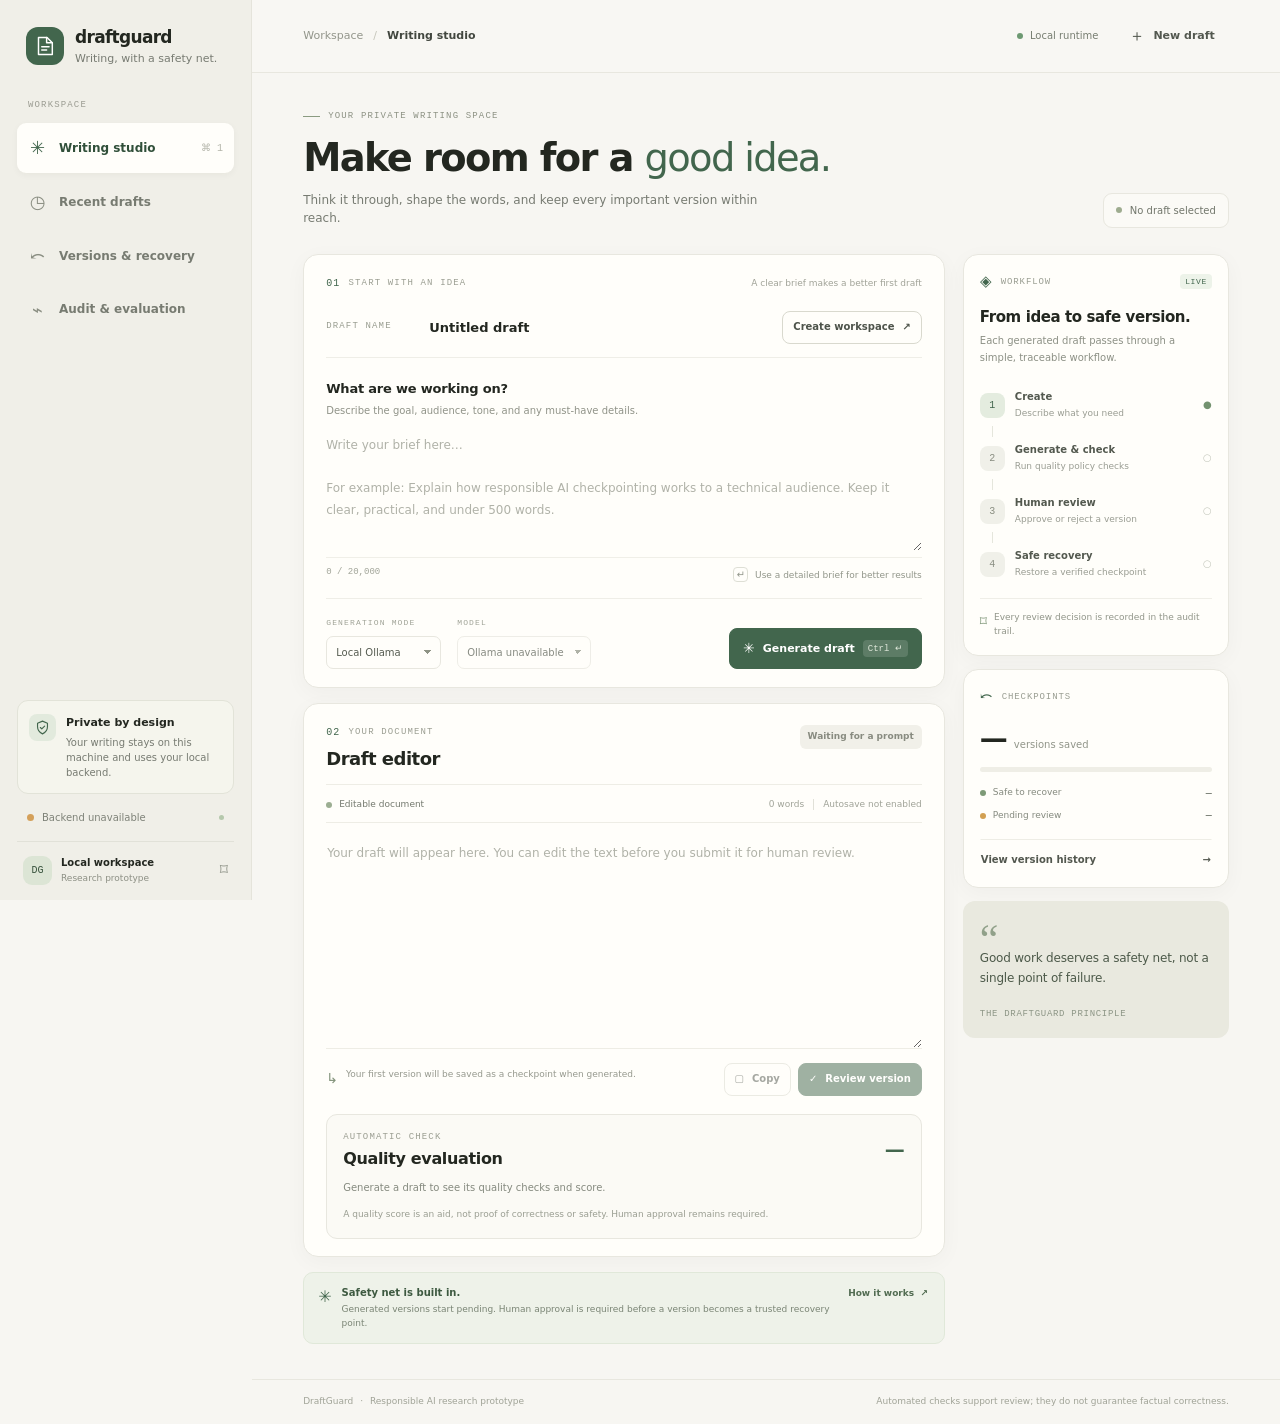
==== commit 565ec320: "Add automatic quality evaluation engine" ====
--- a/Frontend/index.html
+++ b/Frontend/index.html
@@ -70,6 +70,7 @@
               <div class="editor-toolbar"><span class="editor-mode"><span class="editor-dot"></span> Editable document</span><span class="editor-toolbar-right"><span id="wordCount">0 words</span><span class="toolbar-separator"></span><span>Autosave not enabled</span></span></div>
               <textarea id="draftOutput" class="draft-output" placeholder="Your draft will appear here. You can edit the text before you submit it for human review." spellcheck="true" aria-label="Draft editor"></textarea>
               <div class="draft-footer"><div class="draft-meta-wrap"><span class="draft-meta-icon">↳</span><span id="draftMeta">Your first version will be saved as a checkpoint when generated.</span></div><div class="draft-actions"><button id="copyDraft" class="button button-outline" type="button" disabled><span>▢</span> Copy</button><button id="reviewDraft" class="button button-primary" type="button" disabled><span>✓</span> Review version</button></div></div>
+              <section class="quality-summary" aria-live="polite" aria-labelledby="qualityTitle"><div class="quality-heading"><div><span class="step-label">AUTOMATIC CHECK</span><h3 id="qualityTitle">Quality evaluation</h3></div><strong id="qualityScore" class="quality-score">—</strong></div><div id="qualityDimensions" class="quality-dimensions"><p class="quality-empty">Generate a draft to see its quality checks and score.</p></div><div id="qualityFindings" class="quality-findings"></div><p id="qualityFootnote" class="quality-footnote">A quality score is an aid, not proof of correctness or safety. Human approval remains required.</p></section>
             </section>
             <div class="safety-note"><span class="safety-icon">✳</span><div><strong>Safety net is built in.</strong><span>Generated versions start pending. Human approval is required before a version becomes a trusted recovery point.</span></div><button type="button" class="text-link" data-go="checkpoints">How it works <span>↗</span></button></div>
           </div>
--- a/Frontend/styles.css
+++ b/Frontend/styles.css
@@ -5,3 +5,6 @@
 @media(max-width:700px){.sidebar{transform:translateX(-100%);transition:transform .22s ease;width:265px;box-shadow:8px 0 30px #11130f13}.sidebar.mobile-open{transform:translateX(0)}.main-area{margin-left:0}.topbar{height:62px;padding:0 18px}.mobile-brand{display:flex;align-items:center;gap:9px}.mobile-menu{display:grid;place-items:center}.small-mark{width:30px;height:30px;border-radius:9px}.small-mark svg{width:21px;height:21px}.breadcrumbs{margin-right:auto;font-size:10px}.runtime-chip{display:none}.topbar-actions{gap:5px}.topbar-actions .button{min-height:33px;padding:7px 9px;font-size:10px}.studio-heading{padding:27px 18px 19px;display:block}.studio-heading h1{font-size:31px;letter-spacing:-1.2px;margin-top:10px}.heading-copy{font-size:11px;max-width:390px}.active-task-card{display:inline-flex;margin-top:14px;max-width:100%}.studio-grid{padding:0 18px 25px;gap:13px}.composer-card,.draft-card{padding:16px 14px;border-radius:12px}.paper-topline{margin-bottom:13px}.task-create-row{grid-template-columns:1fr auto;gap:7px}.task-create-row>label{grid-column:1/-1}.task-create-row input{padding:2px 0 7px;border-bottom:1px solid var(--line)}.task-create-row .button{grid-column:1/-1;width:100%;margin-top:4px}.field-divider{margin:13px 0 17px}.prompt-area textarea{min-height:125px}.prompt-tip{display:none}.composer-bottom{align-items:stretch;flex-direction:column}.generation-settings{display:grid;grid-template-columns:1fr 1fr;gap:10px}.setting-block select,.model-setting select{max-width:none;width:100%}.composer-bottom>.button{width:100%;min-height:42px}.draft-header{align-items:center}.draft-title-group h2{font-size:17px}.editor-toolbar-right{gap:6px;font-size:8px}.editor-toolbar-right span:last-child{display:none}.draft-output{min-height:220px}.draft-footer{align-items:stretch;flex-direction:column}.draft-meta-wrap{max-width:none}.draft-actions{justify-content:flex-end}.safety-note{padding:11px}.safety-note>div span{font-size:9px}.text-link{align-self:center}.context-column{grid-template-columns:1fr}.workflow-card{grid-row:auto}.quote-card{display:none}.secondary-view{padding:28px 18px 25px}.page-intro h1{font-size:31px}.content-panel{padding:15px}.load-task-form{align-items:stretch;flex-direction:column;gap:7px}.load-task-form>label{margin-top:2px}.load-task-form .button{width:100%}.recovery-banner{align-items:flex-start;flex-wrap:wrap;padding:13px;gap:10px}.recovery-copy{min-width:calc(100% - 55px)}.recovery-banner .button{width:100%}.metric-grid{grid-template-columns:1fr;gap:8px}.metric-card{grid-template-columns:30px 1fr auto;align-items:center;gap:8px;padding:12px}.metric-icon{grid-row:span 2;margin:0}.metric-card>span:not(.metric-icon){grid-column:2}.metric-card>strong{grid-column:3;grid-row:1/3}.metric-card>small{grid-column:2}.event-row{grid-template-columns:1fr;gap:5px}.app-footer{padding:13px 18px;flex-direction:column;gap:5px}.notice{margin:8px 18px 0}.dialog-card{padding:19px}.panel-heading{align-items:center}.table-wrap{margin:0 -5px}th,td{padding:10px 8px}}
 @media(max-width:390px){.studio-heading h1{font-size:28px}.topbar{padding:0 12px}.studio-heading,.studio-grid,.secondary-view{padding-left:12px;padding-right:12px}.breadcrumbs span:first-child,.crumb-slash{display:none}.topbar-actions .button{font-size:0;width:34px;padding:5px}.topbar-actions .button-plus{font-size:18px}.generation-settings{grid-template-columns:1fr}.setting-block select,.model-setting select{width:100%}.draft-actions .button{flex:1}.editor-toolbar-right{font-size:8px}.paper-card{border-radius:10px}}
 @media(prefers-reduced-motion:reduce){*,*::before,*::after{scroll-behavior:auto!important;animation-duration:.01ms!important;animation-iteration-count:1!important;transition-duration:.01ms!important}}
+
+/* Quality evaluation summary */
+.quality-summary{margin-top:18px;padding:16px;border:1px solid var(--line);border-radius:11px;background:#fbfaf5}.quality-heading{display:flex;align-items:center;justify-content:space-between;gap:12px;margin-bottom:12px}.quality-heading h3{font:700 16px var(--display);letter-spacing:-.35px;margin:4px 0 0}.quality-score{font:700 20px var(--display);color:var(--green);white-space:nowrap}.quality-score.pending{color:var(--amber)}.quality-score.bad{color:var(--red)}.quality-dimensions{display:grid;gap:9px}.quality-dimension{display:grid;grid-template-columns:minmax(105px,1fr) minmax(80px,1.6fr) 42px;gap:10px;align-items:center;font-size:10px;color:#666b61}.quality-dimension strong{text-align:right;font:10px var(--mono);color:#4d5549}.quality-track{height:6px;background:#e9e9df;border-radius:10px;overflow:hidden}.quality-track i{display:block;height:100%;background:var(--green);border-radius:10px}.quality-empty,.quality-clear{font-size:10px;color:#858a7f;margin:0}.quality-findings{margin-top:12px;font-size:10px;color:#777b72}.quality-findings>strong{font-size:9px;text-transform:uppercase;letter-spacing:.8px}.quality-findings ul{margin:5px 0 0;padding-left:17px;display:grid;gap:3px}.quality-findings li{overflow-wrap:anywhere}.quality-footnote{font-size:9px;line-height:1.6;color:#9a9e92;margin:12px 0 0}@media(max-width:390px){.quality-dimension{grid-template-columns:95px minmax(45px,1fr) 36px;gap:7px;font-size:9px}.quality-summary{padding:12px}}
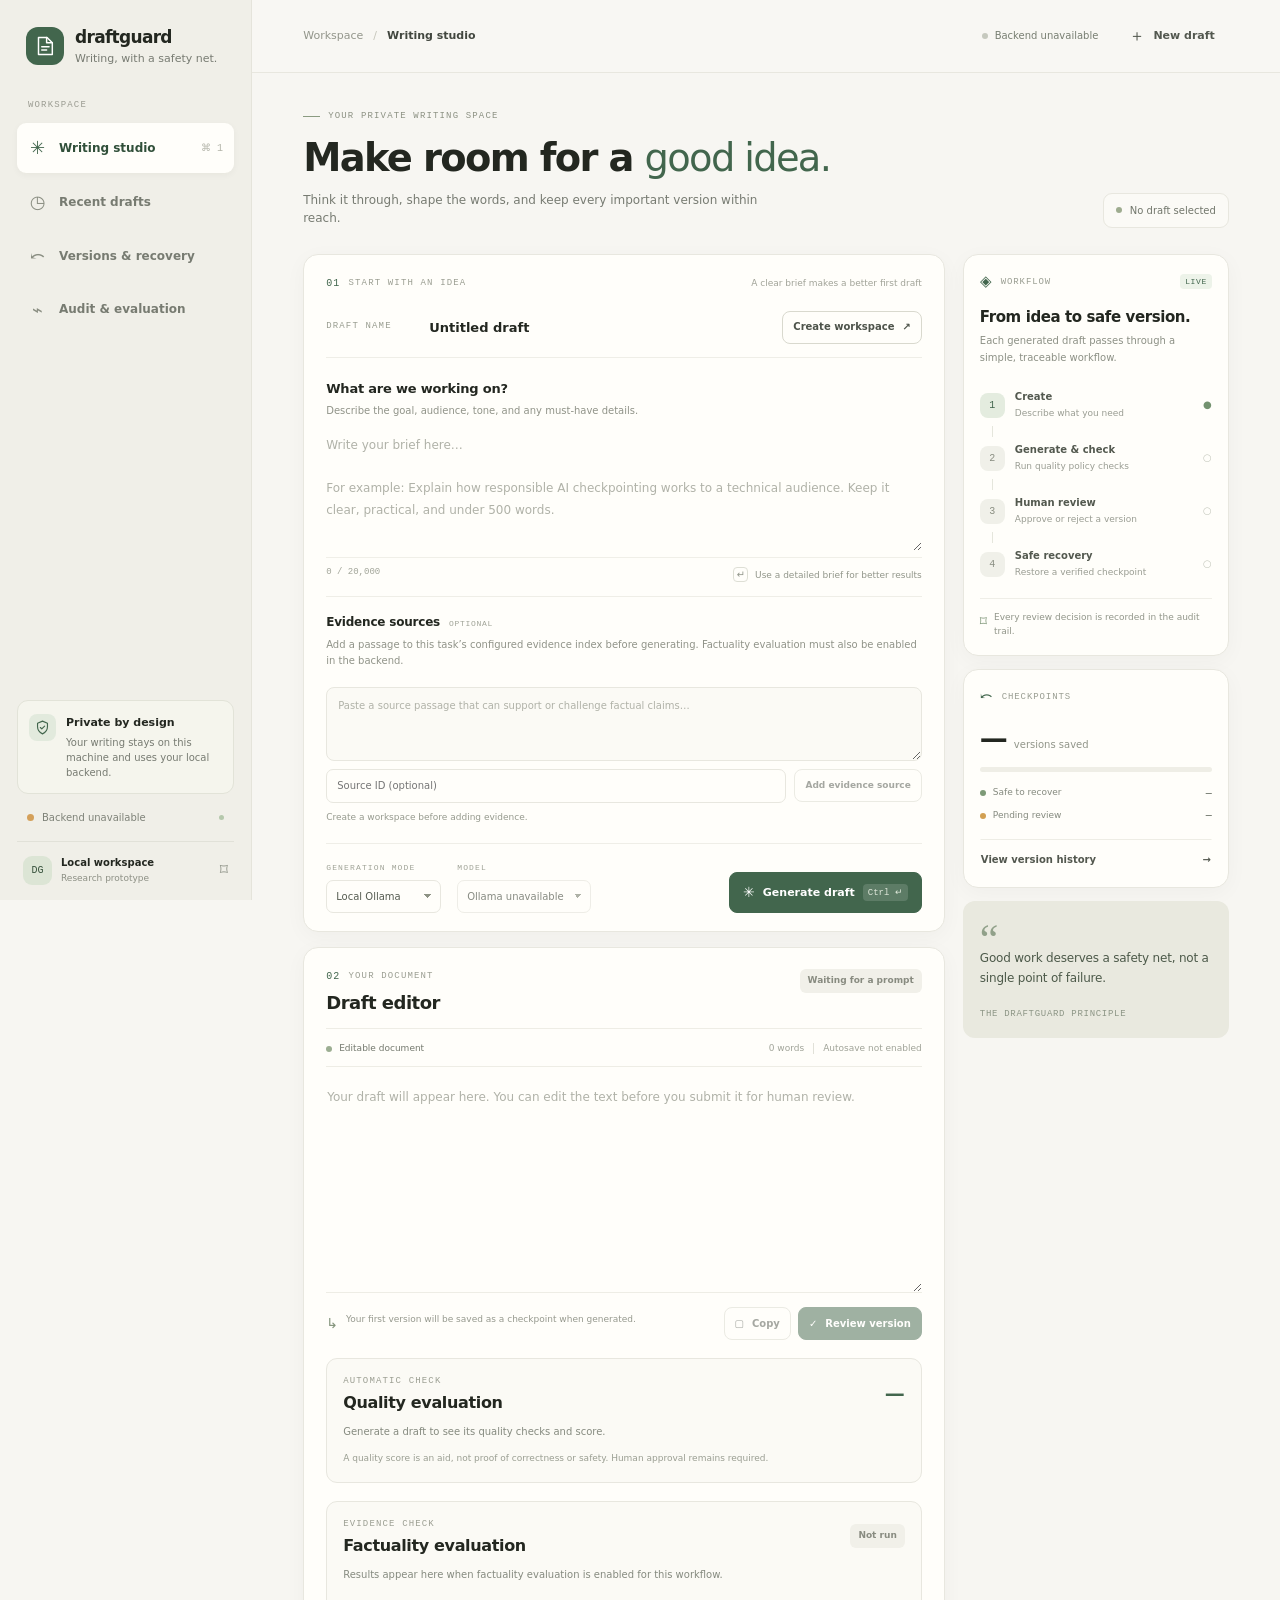
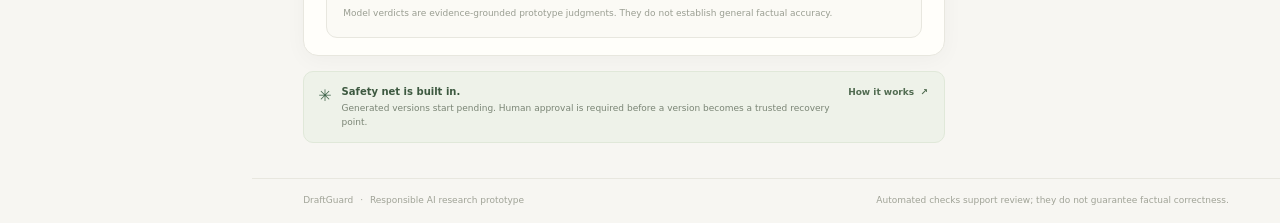
==== commit 784641d5: "Added MySQL ChromaDB and Git connection health" ====
--- a/Frontend/index.html
+++ b/Frontend/index.html
@@ -37,7 +37,7 @@
       <header class="topbar">
         <div class="mobile-brand"><button id="mobileMenu" class="icon-button mobile-menu" type="button" aria-label="Open navigation">☰</button><span class="brand-mark small-mark"><svg viewBox="0 0 32 32" aria-hidden="true"><path d="M8 5.5h10.5L25 12v14.5H8z"/><path d="M18 5.5V12h7M12 17h9M12 21h6"/></svg></span></div>
         <div class="breadcrumbs"><span>Workspace</span><span class="crumb-slash">/</span><strong id="pageTitle">Writing studio</strong></div>
-        <div class="topbar-actions"><span class="runtime-chip"><span class="runtime-dot"></span> Local runtime</span><button id="newTaskTop" class="button button-quiet" type="button"><span class="button-plus">＋</span> New draft</button></div>
+        <div class="topbar-actions"><span class="runtime-chip"><span id="runtimeDot" class="runtime-dot"></span><span id="runtimeText">Checking local runtime…</span></span><button id="newTaskTop" class="button button-quiet" type="button"><span class="button-plus">＋</span> New draft</button></div>
       </header>
 
       <div id="notice" class="notice" role="status" aria-live="polite" hidden></div>
@@ -61,6 +61,7 @@
                 <textarea id="prompt" rows="5" maxlength="20000" placeholder="Write your brief here…&#10;&#10;For example: Explain how responsible AI checkpointing works to a technical audience. Keep it clear, practical, and under 500 words." required></textarea>
                 <div class="prompt-bottom"><span id="promptCount">0 / 20,000</span><div class="prompt-tip"><span>↵</span> Use a detailed brief for better results</div></div>
               </div>
+              <div class="evidence-entry"><div><label for="sourceText" class="field-label">Evidence sources <span class="optional-label">OPTIONAL</span></label><p class="field-help">Add a passage to this task’s configured evidence index before generating. Factuality evaluation must also be enabled in the backend.</p></div><textarea id="sourceText" rows="3" maxlength="20000" placeholder="Paste a source passage that can support or challenge factual claims…"></textarea><div class="evidence-actions"><input id="sourceId" maxlength="300" placeholder="Source ID (optional)" aria-label="Evidence source ID"><button id="addEvidence" class="button button-outline" type="button" disabled>Add evidence source</button></div><p id="evidenceStatus" class="evidence-status" role="status" aria-live="polite">Create a workspace before adding evidence.</p></div>
               <div class="composer-bottom"><div class="generation-settings"><div class="setting-block"><label for="mode">GENERATION MODE</label><select id="mode"><option value="ollama">Local Ollama</option><option value="no_llm">Template mode</option></select></div><div class="setting-block model-setting"><label for="modelName">MODEL</label><select id="modelName" disabled><option value="">Discovering models…</option></select></div></div><button id="generateButton" class="button button-primary" type="submit" form="generateForm"><span class="sparkle">✳</span> Generate draft <span class="shortcut">Ctrl ↵</span></button></div>
               <form id="generateForm" class="hidden-form"></form>
             </section>
@@ -71,6 +72,7 @@
               <textarea id="draftOutput" class="draft-output" placeholder="Your draft will appear here. You can edit the text before you submit it for human review." spellcheck="true" aria-label="Draft editor"></textarea>
               <div class="draft-footer"><div class="draft-meta-wrap"><span class="draft-meta-icon">↳</span><span id="draftMeta">Your first version will be saved as a checkpoint when generated.</span></div><div class="draft-actions"><button id="copyDraft" class="button button-outline" type="button" disabled><span>▢</span> Copy</button><button id="reviewDraft" class="button button-primary" type="button" disabled><span>✓</span> Review version</button></div></div>
               <section class="quality-summary" aria-live="polite" aria-labelledby="qualityTitle"><div class="quality-heading"><div><span class="step-label">AUTOMATIC CHECK</span><h3 id="qualityTitle">Quality evaluation</h3></div><strong id="qualityScore" class="quality-score">—</strong></div><div id="qualityDimensions" class="quality-dimensions"><p class="quality-empty">Generate a draft to see its quality checks and score.</p></div><div id="qualityFindings" class="quality-findings"></div><p id="qualityFootnote" class="quality-footnote">A quality score is an aid, not proof of correctness or safety. Human approval remains required.</p></section>
+              <section class="quality-summary factuality-summary" aria-live="polite" aria-labelledby="factualityTitle"><div class="quality-heading"><div><span class="step-label">EVIDENCE CHECK</span><h3 id="factualityTitle">Factuality evaluation</h3></div><span id="factualityStatus" class="status-pill neutral">Not run</span></div><p id="factualityMeta" class="quality-empty">Results appear here when factuality evaluation is enabled for this workflow.</p><div id="factualityClaims" class="factuality-claims"></div><p class="quality-footnote">Model verdicts are evidence-grounded prototype judgments. They do not establish general factual accuracy.</p></section>
             </section>
             <div class="safety-note"><span class="safety-icon">✳</span><div><strong>Safety net is built in.</strong><span>Generated versions start pending. Human approval is required before a version becomes a trusted recovery point.</span></div><button type="button" class="text-link" data-go="checkpoints">How it works <span>↗</span></button></div>
           </div>
@@ -88,9 +90,9 @@
 
       <section id="view-history" class="view secondary-view"><div class="page-intro"><div class="eyebrow"><span class="eyebrow-line"></span> YOUR WORK</div><h1>Recent <em>drafts.</em></h1><p>Pick up where you left off. Task history is stored in this browser session.</p></div><div class="content-panel"><div class="panel-heading"><div><h2>Your workspaces</h2><p>Open a workspace by selecting it below or entering a task ID.</p></div><span class="panel-icon">◷</span></div><form id="loadTaskForm" class="load-task-form"><label for="loadTaskId">TASK ID</label><input id="loadTaskId" placeholder="Paste a task ID to open a workspace"><button class="button button-primary" type="submit">Open workspace <span>↗</span></button></form><div id="historyContent" class="empty-state">Create a workspace to begin building your history.</div></div></section>
 
-      <section id="view-checkpoints" class="view secondary-view"><div class="page-intro"><div class="eyebrow"><span class="eyebrow-line"></span> RECOVERABILITY</div><h1>Versions & <em>recovery.</em></h1><p>Inspect the history, verify integrity, and recover the latest safe checkpoint.</p></div><div class="recovery-banner"><div class="recovery-symbol">↶</div><div class="recovery-copy"><strong>Your safe version is protected.</strong><p>Recovery selects the latest verified safe checkpoint. Pending or rejected versions are not eligible.</p></div><button id="rollbackButton" class="button button-danger" type="button" disabled>Recover safe version <span>↶</span></button></div><div class="content-panel"><div class="panel-heading"><div><h2>Checkpoint history</h2><p id="checkpointSubtitle">Select or create a workspace to view versions.</p></div><button id="refreshButton" class="button button-outline" type="button">↻ Refresh</button></div><div class="table-wrap"><table><thead><tr><th>VERSION</th><th>HUMAN REVIEW</th><th>INTEGRITY</th><th>RECOVERY</th><th>ACTIONS</th></tr></thead><tbody id="checkpointRows"><tr><td colspan="5" class="table-empty">No workspace selected.</td></tr></tbody></table></div></div></section>
+      <section id="view-checkpoints" class="view secondary-view"><div class="page-intro"><div class="eyebrow"><span class="eyebrow-line"></span> RECOVERABILITY</div><h1>Versions & <em>recovery.</em></h1><p>Inspect the history, verify integrity, and recover the latest safe checkpoint.</p></div><div class="recovery-banner"><div class="recovery-symbol">↶</div><div class="recovery-copy"><strong>Your safe version is protected.</strong><p>Recovery selects the latest verified safe checkpoint. Pending or rejected versions are not eligible.</p></div><button id="rollbackButton" class="button button-danger" type="button" disabled>Recover safe version <span>↶</span></button></div><div class="content-panel"><div class="panel-heading"><div><h2>Checkpoint history</h2><p id="checkpointSubtitle">Select or create a workspace to view versions.</p></div><button id="refreshButton" class="button button-outline" type="button">↻ Refresh</button></div><div class="table-wrap"><table><thead><tr><th>VERSION</th><th>HUMAN REVIEW</th><th>INTEGRITY</th><th>RECOVERY</th><th>GIT COMMIT</th><th>CONTENT DIGEST</th><th>CREATED</th><th>ACTIONS</th></tr></thead><tbody id="checkpointRows"><tr><td colspan="8" class="table-empty">No workspace selected.</td></tr></tbody></table></div></div></section>
 
-      <section id="view-insights" class="view secondary-view"><div class="page-intro"><div class="eyebrow"><span class="eyebrow-line"></span> TRANSPARENCY</div><h1>Audit & <em>evaluation.</em></h1><p>Technical evidence for review and debugging. Metrics are prototype measurements, not safety guarantees.</p></div><div class="metric-grid"><div class="metric-card"><span class="metric-icon">▤</span><span>CHECKPOINTS</span><strong id="metricCheckpoints">—</strong><small>Versions in current task</small></div><div class="metric-card"><span class="metric-icon">✓</span><span>APPROVED</span><strong id="metricApproved">—</strong><small>Human-approved versions</small></div><div class="metric-card"><span class="metric-icon">⌑</span><span>SAFE RECOVERY</span><strong id="metricSafe">—</strong><small>Eligible checkpoints</small></div></div><div class="content-panel"><div class="panel-heading"><div><h2>Audit trail</h2><p>Recorded generation, review, and recovery activity.</p></div><button id="eventsButton" class="button button-outline" type="button">Load events ↻</button></div><div id="eventsList" class="events-list empty-state">Select a workspace to load events.</div></div><div class="content-panel evaluation-panel"><div class="panel-heading"><div><h2>Runtime evaluation</h2><p>Run the deterministic recovery scenarios used by this research prototype.</p></div><span class="panel-icon">⌁</span></div><div class="eval-controls"><label for="repetitions">REPETITIONS <input id="repetitions" type="number" min="1" max="100" value="3"></label><button id="runEvaluation" class="button button-primary" type="button">Run evaluation <span>↗</span></button></div><pre id="evaluationResult" class="evaluation-result">No evaluation run yet.</pre></div></section>
+      <section id="view-insights" class="view secondary-view"><div class="page-intro"><div class="eyebrow"><span class="eyebrow-line"></span> TRANSPARENCY</div><h1>Audit & <em>evaluation.</em></h1><p>Live results come from read-only checks against the configured services. Prototype metrics are labelled and are not safety guarantees.</p></div><div class="content-panel"><div class="panel-heading"><div><h2>Service checks</h2><p>Connected means the service answered its specific health probe.</p></div><button id="serviceRefresh" class="button button-outline" type="button">Refresh ↻</button></div><div class="service-grid"><div class="service-item"><span>DraftGuard API</span><strong id="serviceApi" class="status-pill neutral">Checking…</strong><small id="serviceApiDetail">Waiting for API health response.</small></div><div class="service-item"><span>Ollama</span><strong id="serviceOllama" class="status-pill neutral">Checking…</strong><small id="serviceOllamaDetail">Waiting for model discovery.</small></div><div class="service-item"><span>MySQL metadata</span><strong id="serviceMysql" class="status-pill neutral">Checking…</strong><small id="serviceMysqlDetail">Waiting for read-only database probe.</small></div><div class="service-item"><span>ChromaDB evidence</span><strong id="serviceChroma" class="status-pill neutral">Checking…</strong><small id="serviceChromaDetail">Waiting for collection read.</small></div><div class="service-item"><span>Git artifact store</span><strong id="serviceGit" class="status-pill neutral">Checking…</strong><small id="serviceGitDetail">Waiting for repository read.</small></div></div></div><div class="metric-grid"><div class="metric-card"><span class="metric-icon">▤</span><span>CHECKPOINTS</span><strong id="metricCheckpoints">—</strong><small>Versions in current task</small></div><div class="metric-card"><span class="metric-icon">✓</span><span>APPROVED</span><strong id="metricApproved">—</strong><small>Human-approved versions</small></div><div class="metric-card"><span class="metric-icon">⌑</span><span>SAFE RECOVERY</span><strong id="metricSafe">—</strong><small>Eligible checkpoints</small></div></div><div class="content-panel"><div class="panel-heading"><div><h2>Audit trail</h2><p>Recorded generation, review, and recovery activity.</p></div><button id="eventsButton" class="button button-outline" type="button">Load events ↻</button></div><div id="eventsList" class="events-list empty-state">Select a workspace to load events.</div></div><div class="content-panel evaluation-panel"><div class="panel-heading"><div><h2>Recovery experiment</h2><p>Runs the backend’s deterministic synthetic recovery scenarios. This is not the unit-test suite or a factuality benchmark.</p></div><span class="panel-icon">⌁</span></div><div class="eval-controls"><label for="repetitions">REPETITIONS <input id="repetitions" type="number" min="1" max="100" value="3"></label><button id="runEvaluation" class="button button-primary" type="button">Run recovery experiment <span>↗</span></button></div><div id="evaluationResult" class="evaluation-result" aria-live="polite">No experiment run yet.</div><p class="quality-footnote">The factuality smoke benchmark is a separate local CLI. Unit tests are not run by the browser.</p></div></section>
       <footer class="app-footer"><span>DraftGuard <i>·</i> Responsible AI research prototype</span><span>Automated checks support review; they do not guarantee factual correctness.</span></footer>
     </main>
   </div>
--- a/Frontend/styles.css
+++ b/Frontend/styles.css
@@ -6,5 +6,13 @@
 @media(max-width:390px){.studio-heading h1{font-size:28px}.topbar{padding:0 12px}.studio-heading,.studio-grid,.secondary-view{padding-left:12px;padding-right:12px}.breadcrumbs span:first-child,.crumb-slash{display:none}.topbar-actions .button{font-size:0;width:34px;padding:5px}.topbar-actions .button-plus{font-size:18px}.generation-settings{grid-template-columns:1fr}.setting-block select,.model-setting select{width:100%}.draft-actions .button{flex:1}.editor-toolbar-right{font-size:8px}.paper-card{border-radius:10px}}
 @media(prefers-reduced-motion:reduce){*,*::before,*::after{scroll-behavior:auto!important;animation-duration:.01ms!important;animation-iteration-count:1!important;transition-duration:.01ms!important}}
 
+/* Live evaluation and provenance details, using the existing paper-and-green theme. */
+.runtime-dot{background:#c6c9be}.runtime-dot.online{background:#6d9972}.evaluation-result{white-space:normal}.hash-detail{max-width:230px}.hash-detail summary{cursor:pointer;list-style:none;overflow-wrap:anywhere}.hash-detail[open]{white-space:normal}.hash-detail code{display:block;max-width:230px;white-space:normal;overflow-wrap:anywhere;font:9px/1.5 var(--mono);color:#666d61;padding-top:5px}
+.evidence-entry{display:grid;gap:8px;padding:14px 0 2px;margin-top:14px;border-top:1px solid #efeee7}.evidence-entry .field-label{font:700 12px var(--display);letter-spacing:-.2px}.optional-label{margin-left:5px;color:#a0a397;font:8px var(--mono);letter-spacing:.7px}.evidence-entry textarea{width:100%;resize:vertical;min-height:74px;border:1px solid var(--line);border-radius:8px;background:#fbfaf5;padding:10px 11px;color:#444b41;font-size:10px;line-height:1.65}.evidence-entry textarea::placeholder{color:#b0b2a8}.evidence-actions{display:flex;align-items:center;gap:8px}.evidence-actions input{flex:1;min-width:100px;border:1px solid var(--line);border-radius:7px;background:#fffefa;padding:8px 10px;font-size:10px}.evidence-actions .button{min-height:33px;padding:7px 10px;font-size:9px}.evidence-status{margin:0;min-height:14px;color:#969a8e;font-size:9px;overflow-wrap:anywhere}.evidence-status.success{color:var(--green)}.evidence-status.error{color:var(--red)}
+.factuality-summary{margin-top:12px}.factuality-claims{display:grid;gap:10px;margin-top:12px}.factuality-claim{padding:12px;border:1px solid var(--line);border-radius:9px;background:var(--paper)}.factuality-claim-head{display:flex;align-items:center;justify-content:space-between;gap:10px}.factuality-claim-head>strong{font:10px var(--mono);color:#687060}.factuality-text{font-size:11px;font-weight:650;color:#434a3f;margin:9px 0 5px}.factuality-reason,.evidence-item p,.factuality-error p{font-size:10px;line-height:1.65;color:#81867b;margin:4px 0;overflow-wrap:anywhere}.evidence-list{display:grid;gap:7px;margin-top:10px}.evidence-item{border-left:2px solid #cbd8c4;padding:7px 9px;background:#f7f8f2}.evidence-item strong{font:9px var(--mono);color:#52674d;overflow-wrap:anywhere}.evidence-item small{margin-left:8px;color:#999d91;font:9px var(--mono)}.evidence-item p{margin:4px 0 0}.factuality-error{padding:9px 11px;border:1px solid #efd7d0;border-radius:8px;background:#fff6f2}.factuality-error p{color:var(--red)}.service-grid{display:grid;grid-template-columns:repeat(3,minmax(0,1fr));gap:9px}.service-item{min-width:0;display:grid;justify-items:start;align-content:start;gap:7px;padding:13px;border:1px solid var(--line);border-radius:9px;background:#fbfaf5}.service-item>span{font-size:10px;font-weight:650;color:#60665b}.service-item>small{font-size:9px;line-height:1.5;color:#989b91}.service-item .status-pill{font-size:9px}.hash-cell{font:9px var(--mono);color:#71786d;white-space:nowrap}.date-cell{font:9px var(--mono);color:#898e82;white-space:nowrap}.evaluation-result{display:grid;gap:12px}.experiment-summary{display:grid;grid-template-columns:repeat(3,minmax(0,1fr));gap:8px}.experiment-summary>div{display:grid;gap:4px;padding:11px;border:1px solid var(--line);border-radius:8px;background:#fffefa}.experiment-summary small{font:8px var(--mono);letter-spacing:.5px;color:#92968a}.experiment-summary strong{font:600 17px var(--display);color:#485345}.evaluation-result .table-wrap{max-height:480px;overflow:auto}.evaluation-result table{min-width:620px}
+@media(max-width:940px){.service-grid{grid-template-columns:repeat(2,minmax(0,1fr))}}
+@media(max-width:700px){.service-grid{grid-template-columns:1fr 1fr}.experiment-summary{grid-template-columns:repeat(2,minmax(0,1fr))}.hash-cell,.date-cell{font-size:8px}.evaluation-result{margin-left:-3px;margin-right:-3px}.evidence-actions{align-items:stretch;flex-direction:column}.evidence-actions input,.evidence-actions .button{width:100%}}
+@media(max-width:390px){.service-grid{grid-template-columns:1fr}.experiment-summary{grid-template-columns:1fr 1fr}}
+
 /* Quality evaluation summary */
 .quality-summary{margin-top:18px;padding:16px;border:1px solid var(--line);border-radius:11px;background:#fbfaf5}.quality-heading{display:flex;align-items:center;justify-content:space-between;gap:12px;margin-bottom:12px}.quality-heading h3{font:700 16px var(--display);letter-spacing:-.35px;margin:4px 0 0}.quality-score{font:700 20px var(--display);color:var(--green);white-space:nowrap}.quality-score.pending{color:var(--amber)}.quality-score.bad{color:var(--red)}.quality-dimensions{display:grid;gap:9px}.quality-dimension{display:grid;grid-template-columns:minmax(105px,1fr) minmax(80px,1.6fr) 42px;gap:10px;align-items:center;font-size:10px;color:#666b61}.quality-dimension strong{text-align:right;font:10px var(--mono);color:#4d5549}.quality-track{height:6px;background:#e9e9df;border-radius:10px;overflow:hidden}.quality-track i{display:block;height:100%;background:var(--green);border-radius:10px}.quality-empty,.quality-clear{font-size:10px;color:#858a7f;margin:0}.quality-findings{margin-top:12px;font-size:10px;color:#777b72}.quality-findings>strong{font-size:9px;text-transform:uppercase;letter-spacing:.8px}.quality-findings ul{margin:5px 0 0;padding-left:17px;display:grid;gap:3px}.quality-findings li{overflow-wrap:anywhere}.quality-footnote{font-size:9px;line-height:1.6;color:#9a9e92;margin:12px 0 0}@media(max-width:390px){.quality-dimension{grid-template-columns:95px minmax(45px,1fr) 36px;gap:7px;font-size:9px}.quality-summary{padding:12px}}
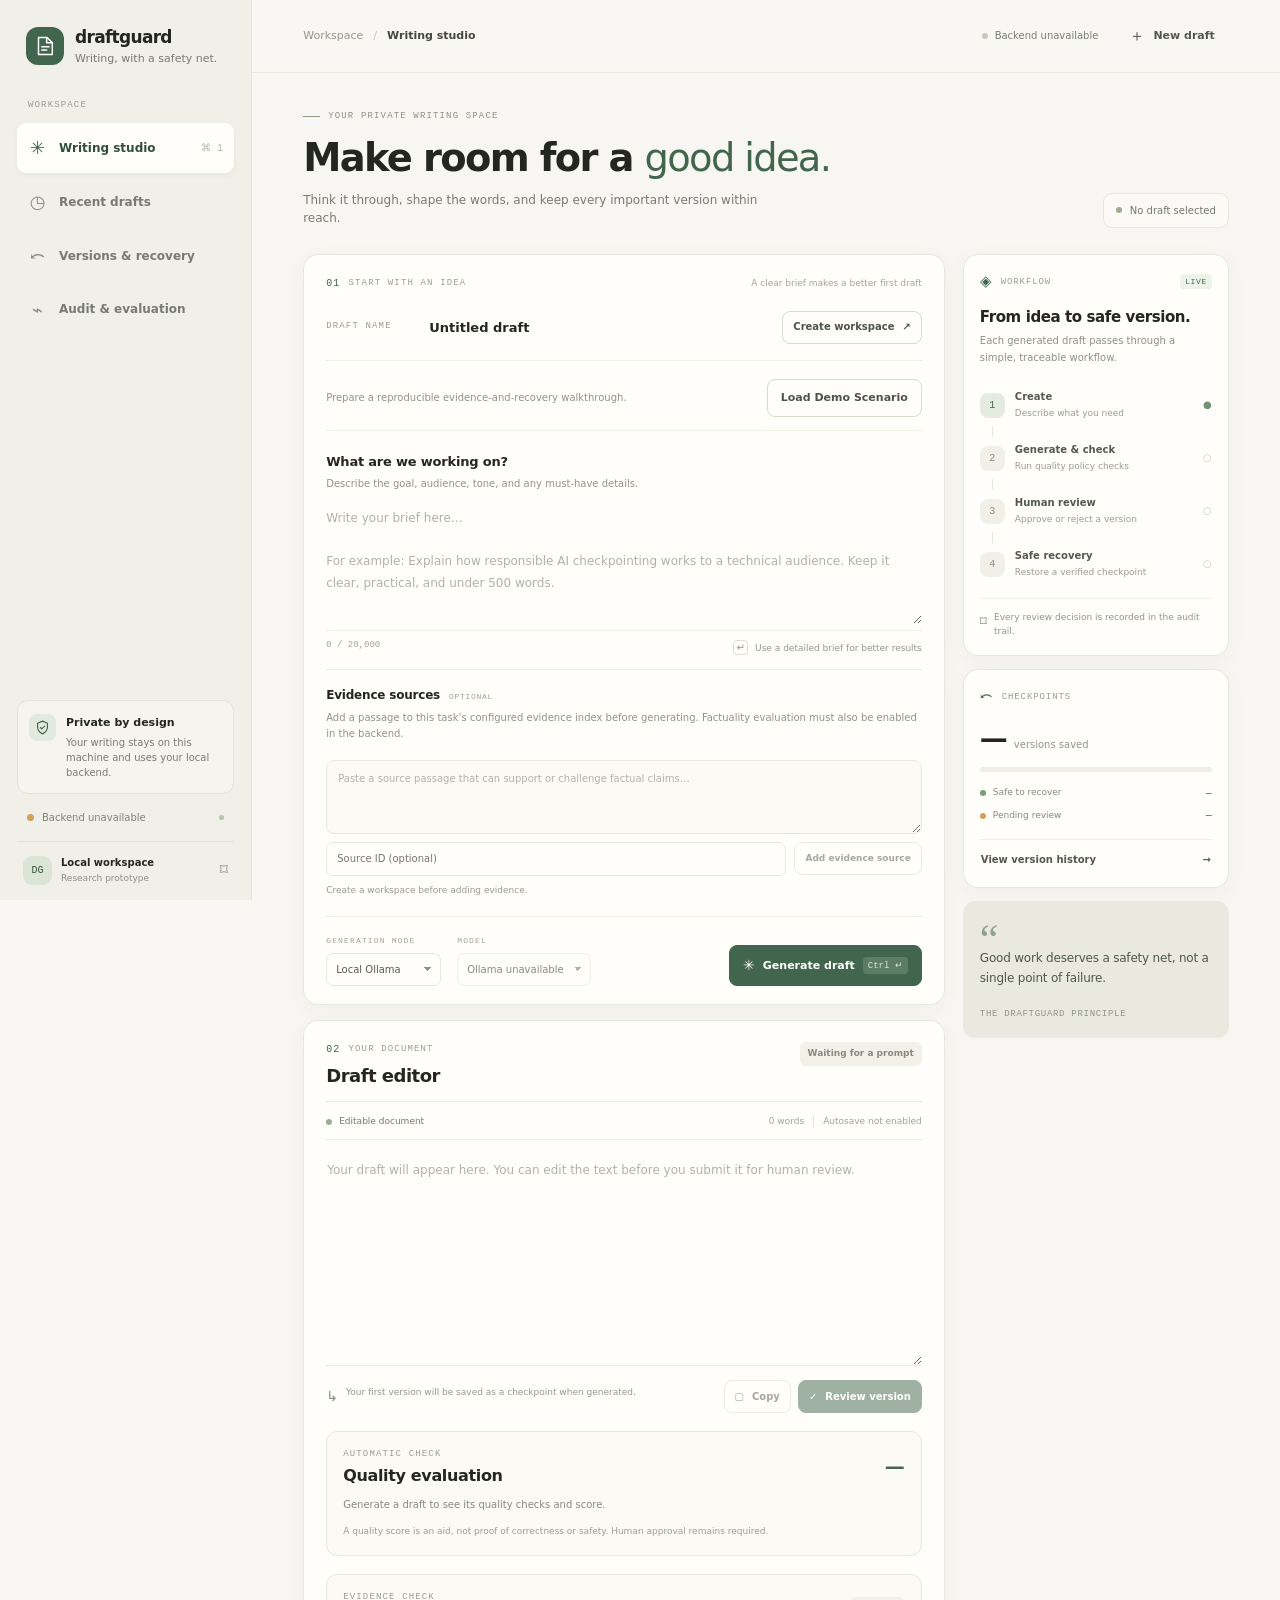
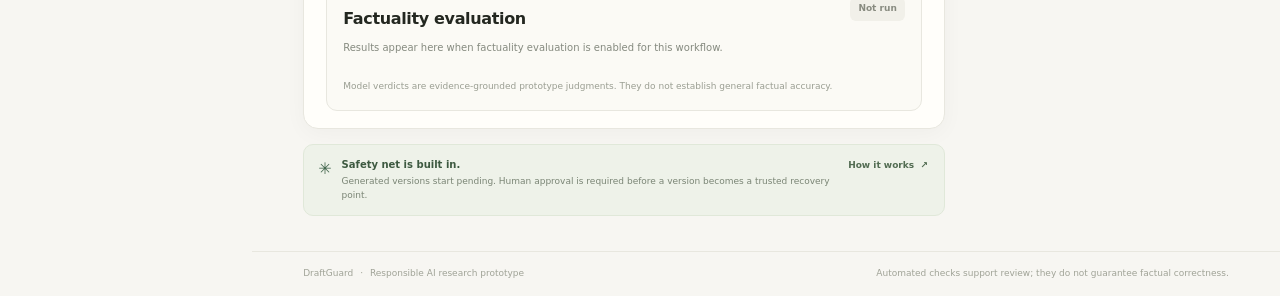
==== commit 649b26ca: "Final Commit" ====
--- a/Frontend/index.html
+++ b/Frontend/index.html
@@ -8,6 +8,7 @@
   <title>DraftGuard — Writing studio</title>
   <link rel="stylesheet" href="./styles.css">
   <script defer src="./config.js"></script>
+  <script defer src="./recovery_metrics.js"></script>
   <script defer src="./app.js"></script>
 </head>
 <body>
@@ -56,6 +57,7 @@
                 <label for="taskTitle">DRAFT NAME</label><input id="taskTitle" maxlength="200" value="Untitled draft" required aria-label="Draft name">
                 <button class="button button-outline" type="submit">Create workspace <span>↗</span></button>
               </form>
+              <div class="composer-bottom"><p class="field-help">Prepare a reproducible evidence-and-recovery walkthrough.</p><button id="loadDemoScenario" class="button button-outline" type="button">Load Demo Scenario</button></div>
               <div class="field-divider"></div>
               <div class="prompt-area"><label for="prompt" class="field-label">What are we working on?</label><p class="field-help">Describe the goal, audience, tone, and any must-have details.</p>
                 <textarea id="prompt" rows="5" maxlength="20000" placeholder="Write your brief here…&#10;&#10;For example: Explain how responsible AI checkpointing works to a technical audience. Keep it clear, practical, and under 500 words." required></textarea>
@@ -90,9 +92,9 @@
 
       <section id="view-history" class="view secondary-view"><div class="page-intro"><div class="eyebrow"><span class="eyebrow-line"></span> YOUR WORK</div><h1>Recent <em>drafts.</em></h1><p>Pick up where you left off. Task history is stored in this browser session.</p></div><div class="content-panel"><div class="panel-heading"><div><h2>Your workspaces</h2><p>Open a workspace by selecting it below or entering a task ID.</p></div><span class="panel-icon">◷</span></div><form id="loadTaskForm" class="load-task-form"><label for="loadTaskId">TASK ID</label><input id="loadTaskId" placeholder="Paste a task ID to open a workspace"><button class="button button-primary" type="submit">Open workspace <span>↗</span></button></form><div id="historyContent" class="empty-state">Create a workspace to begin building your history.</div></div></section>
 
-      <section id="view-checkpoints" class="view secondary-view"><div class="page-intro"><div class="eyebrow"><span class="eyebrow-line"></span> RECOVERABILITY</div><h1>Versions & <em>recovery.</em></h1><p>Inspect the history, verify integrity, and recover the latest safe checkpoint.</p></div><div class="recovery-banner"><div class="recovery-symbol">↶</div><div class="recovery-copy"><strong>Your safe version is protected.</strong><p>Recovery selects the latest verified safe checkpoint. Pending or rejected versions are not eligible.</p></div><button id="rollbackButton" class="button button-danger" type="button" disabled>Recover safe version <span>↶</span></button></div><div class="content-panel"><div class="panel-heading"><div><h2>Checkpoint history</h2><p id="checkpointSubtitle">Select or create a workspace to view versions.</p></div><button id="refreshButton" class="button button-outline" type="button">↻ Refresh</button></div><div class="table-wrap"><table><thead><tr><th>VERSION</th><th>HUMAN REVIEW</th><th>INTEGRITY</th><th>RECOVERY</th><th>GIT COMMIT</th><th>CONTENT DIGEST</th><th>CREATED</th><th>ACTIONS</th></tr></thead><tbody id="checkpointRows"><tr><td colspan="8" class="table-empty">No workspace selected.</td></tr></tbody></table></div></div></section>
+      <section id="view-checkpoints" class="view secondary-view"><div class="page-intro"><div class="eyebrow"><span class="eyebrow-line"></span> RECOVERABILITY</div><h1>Versions & <em>recovery.</em></h1><p>Inspect the history, verify integrity, and recover the latest safe checkpoint.</p></div><div class="recovery-banner"><div class="recovery-symbol">↶</div><div class="recovery-copy"><strong>Your safe version is protected.</strong><p>Recovery selects the latest verified safe checkpoint. Pending or rejected versions are not eligible.</p></div><button id="rollbackButton" class="button button-danger" type="button" disabled>Recover safe version <span>↶</span></button></div><div class="content-panel"><div class="panel-heading"><div><h2>Checkpoint history</h2><p id="checkpointSubtitle">Select or create a workspace to view versions.</p></div><button id="refreshButton" class="button button-outline" type="button">↻ Refresh</button></div><div class="table-wrap"><table><thead><tr><th>VERSION</th><th>HUMAN REVIEW</th><th>INTEGRITY</th><th>RECOVERY</th><th>GIT COMMIT</th><th>CONTENT DIGEST</th><th>CREATED</th><th>ACTIONS</th></tr></thead><tbody id="checkpointRows"><tr><td colspan="8" class="table-empty">No workspace selected.</td></tr></tbody></table></div><div id="checkpointStateSummary" class="quality-footnote">Checkpoint state details appear when you inspect a version.</div></div></section>
 
-      <section id="view-insights" class="view secondary-view"><div class="page-intro"><div class="eyebrow"><span class="eyebrow-line"></span> TRANSPARENCY</div><h1>Audit & <em>evaluation.</em></h1><p>Live results come from read-only checks against the configured services. Prototype metrics are labelled and are not safety guarantees.</p></div><div class="content-panel"><div class="panel-heading"><div><h2>Service checks</h2><p>Connected means the service answered its specific health probe.</p></div><button id="serviceRefresh" class="button button-outline" type="button">Refresh ↻</button></div><div class="service-grid"><div class="service-item"><span>DraftGuard API</span><strong id="serviceApi" class="status-pill neutral">Checking…</strong><small id="serviceApiDetail">Waiting for API health response.</small></div><div class="service-item"><span>Ollama</span><strong id="serviceOllama" class="status-pill neutral">Checking…</strong><small id="serviceOllamaDetail">Waiting for model discovery.</small></div><div class="service-item"><span>MySQL metadata</span><strong id="serviceMysql" class="status-pill neutral">Checking…</strong><small id="serviceMysqlDetail">Waiting for read-only database probe.</small></div><div class="service-item"><span>ChromaDB evidence</span><strong id="serviceChroma" class="status-pill neutral">Checking…</strong><small id="serviceChromaDetail">Waiting for collection read.</small></div><div class="service-item"><span>Git artifact store</span><strong id="serviceGit" class="status-pill neutral">Checking…</strong><small id="serviceGitDetail">Waiting for repository read.</small></div></div></div><div class="metric-grid"><div class="metric-card"><span class="metric-icon">▤</span><span>CHECKPOINTS</span><strong id="metricCheckpoints">—</strong><small>Versions in current task</small></div><div class="metric-card"><span class="metric-icon">✓</span><span>APPROVED</span><strong id="metricApproved">—</strong><small>Human-approved versions</small></div><div class="metric-card"><span class="metric-icon">⌑</span><span>SAFE RECOVERY</span><strong id="metricSafe">—</strong><small>Eligible checkpoints</small></div></div><div class="content-panel"><div class="panel-heading"><div><h2>Audit trail</h2><p>Recorded generation, review, and recovery activity.</p></div><button id="eventsButton" class="button button-outline" type="button">Load events ↻</button></div><div id="eventsList" class="events-list empty-state">Select a workspace to load events.</div></div><div class="content-panel evaluation-panel"><div class="panel-heading"><div><h2>Recovery experiment</h2><p>Runs the backend’s deterministic synthetic recovery scenarios. This is not the unit-test suite or a factuality benchmark.</p></div><span class="panel-icon">⌁</span></div><div class="eval-controls"><label for="repetitions">REPETITIONS <input id="repetitions" type="number" min="1" max="100" value="3"></label><button id="runEvaluation" class="button button-primary" type="button">Run recovery experiment <span>↗</span></button></div><div id="evaluationResult" class="evaluation-result" aria-live="polite">No experiment run yet.</div><p class="quality-footnote">The factuality smoke benchmark is a separate local CLI. Unit tests are not run by the browser.</p></div></section>
+      <section id="view-insights" class="view secondary-view"><div class="page-intro"><div class="eyebrow"><span class="eyebrow-line"></span> TRANSPARENCY</div><h1>Audit & <em>evaluation.</em></h1><p>Live results come from read-only checks against the configured services. Prototype metrics are labelled and are not safety guarantees.</p></div><div class="content-panel"><div class="panel-heading"><div><h2>Service checks</h2><p>Connected means the service answered its specific health probe.</p></div><button id="serviceRefresh" class="button button-outline" type="button">Refresh ↻</button></div><div class="service-grid"><div class="service-item"><span>DraftGuard API</span><strong id="serviceApi" class="status-pill neutral">Checking…</strong><small id="serviceApiDetail">Waiting for API health response.</small></div><div class="service-item"><span>Ollama</span><strong id="serviceOllama" class="status-pill neutral">Checking…</strong><small id="serviceOllamaDetail">Waiting for model discovery.</small></div><div class="service-item"><span>MySQL metadata</span><strong id="serviceMysql" class="status-pill neutral">Checking…</strong><small id="serviceMysqlDetail">Waiting for read-only database probe.</small></div><div class="service-item"><span>ChromaDB evidence</span><strong id="serviceChroma" class="status-pill neutral">Checking…</strong><small id="serviceChromaDetail">Waiting for collection read.</small></div><div class="service-item"><span>Git artifact store</span><strong id="serviceGit" class="status-pill neutral">Checking…</strong><small id="serviceGitDetail">Waiting for repository read.</small></div></div></div><div class="metric-grid"><div class="metric-card"><span class="metric-icon">▤</span><span>CHECKPOINTS</span><strong id="metricCheckpoints">—</strong><small>Versions in current task</small></div><div class="metric-card"><span class="metric-icon">✓</span><span>APPROVED</span><strong id="metricApproved">—</strong><small>Human-approved versions</small></div><div class="metric-card"><span class="metric-icon">⌑</span><span>SAFE RECOVERY</span><strong id="metricSafe">—</strong><small>Eligible checkpoints</small></div></div><div class="content-panel"><div class="panel-heading"><div><h2>Recovery Metrics</h2><p>Values and denominators from persisted experiment records.</p></div><label for="evaluationRunSelect" class="field-label">HISTORICAL RUN</label><select id="evaluationRunSelect"><option value="">No results yet</option></select></div><div id="recoveryMetrics" class="metric-grid"><p class="quality-empty">No results yet. Run a Recovery Experiment to populate these metrics.</p></div><p id="metricDefinitions" class="quality-footnote">Metrics remain unavailable until a run records enough data. P95 requires at least 20 rollback attempts.</p><a id="openEvaluationReport" class="button button-outline" href="#" target="_blank" rel="noopener" hidden>Open evaluation report</a></div><div class="content-panel"><div class="panel-heading"><div><h2>Audit trail</h2><p>Recorded generation, review, and recovery activity.</p></div><button id="eventsButton" class="button button-outline" type="button">Load events ↻</button></div><div id="eventsList" class="events-list empty-state">Select a workspace to load events.</div></div><div class="content-panel evaluation-panel"><div class="panel-heading"><div><h2>Recovery experiment</h2><p>Runs controlled synthetic scenarios using the configured SQL store and isolated Git artifacts.</p></div><span class="panel-icon">⌁</span></div><div class="eval-controls"><label for="repetitions">REPETITIONS <input id="repetitions" type="number" min="1" max="100" value="3"></label><button id="runEvaluation" class="button button-primary" type="button">Run recovery experiment <span>↗</span></button></div><div id="evaluationResult" class="evaluation-result" aria-live="polite">No experiment run yet.</div></div><div class="content-panel evaluation-panel"><div class="panel-heading"><div><h2>Tests and factuality benchmark</h2><p>Runs the allowlisted pytest suite or the fixed factuality smoke dataset. Results are stored with their real counts and errors.</p></div></div><div class="eval-controls"><label for="benchmarkModel">FACTUALITY MODEL <select id="benchmarkModel"><option value="">Discovering models…</option></select></label><button id="runFactualityBenchmark" class="button button-outline" type="button">Run factuality benchmark</button><button id="runPytest" class="button button-primary" type="button">Run automated tests</button></div><div id="diagnosticResult" class="evaluation-result" aria-live="polite">No diagnostic run yet.</div></div></section>
       <footer class="app-footer"><span>DraftGuard <i>·</i> Responsible AI research prototype</span><span>Automated checks support review; they do not guarantee factual correctness.</span></footer>
     </main>
   </div>
--- a/Frontend/styles.css
+++ b/Frontend/styles.css
@@ -14,5 +14,15 @@
 @media(max-width:700px){.service-grid{grid-template-columns:1fr 1fr}.experiment-summary{grid-template-columns:repeat(2,minmax(0,1fr))}.hash-cell,.date-cell{font-size:8px}.evaluation-result{margin-left:-3px;margin-right:-3px}.evidence-actions{align-items:stretch;flex-direction:column}.evidence-actions input,.evidence-actions .button{width:100%}}
 @media(max-width:390px){.service-grid{grid-template-columns:1fr}.experiment-summary{grid-template-columns:1fr 1fr}}
 
+/* Additional recovery metrics and diagnostic results use the existing palette and card language. */
+.recovery-metric-grid{display:grid;grid-template-columns:repeat(auto-fit,minmax(190px,1fr));gap:9px;margin-top:12px}
+.recovery-metric-card{min-width:0;display:grid;align-content:start;gap:7px}
+.recovery-metric-card>strong{font:650 19px var(--display);letter-spacing:-.5px;color:var(--green-dark);overflow-wrap:anywhere}
+.recovery-metric-card>small{font-size:9px;line-height:1.5;color:var(--muted);overflow-wrap:anywhere}
+.diagnostic-output{max-height:260px;overflow:auto;padding:12px;border:1px solid var(--line);border-radius:8px;background:#f5f4ee;color:#555b50;font:9px/1.6 var(--mono);white-space:pre-wrap;overflow-wrap:anywhere}
+#evaluationRunSelect{max-width:300px;border:1px solid var(--line);border-radius:7px;background:var(--paper);color:var(--ink);padding:8px;font-size:10px}
+@media(max-width:700px){.recovery-metric-grid{grid-template-columns:repeat(2,minmax(0,1fr))}.recovery-metric-card{padding:10px}}
+@media(max-width:390px){.recovery-metric-grid{grid-template-columns:1fr}}
+
 /* Quality evaluation summary */
 .quality-summary{margin-top:18px;padding:16px;border:1px solid var(--line);border-radius:11px;background:#fbfaf5}.quality-heading{display:flex;align-items:center;justify-content:space-between;gap:12px;margin-bottom:12px}.quality-heading h3{font:700 16px var(--display);letter-spacing:-.35px;margin:4px 0 0}.quality-score{font:700 20px var(--display);color:var(--green);white-space:nowrap}.quality-score.pending{color:var(--amber)}.quality-score.bad{color:var(--red)}.quality-dimensions{display:grid;gap:9px}.quality-dimension{display:grid;grid-template-columns:minmax(105px,1fr) minmax(80px,1.6fr) 42px;gap:10px;align-items:center;font-size:10px;color:#666b61}.quality-dimension strong{text-align:right;font:10px var(--mono);color:#4d5549}.quality-track{height:6px;background:#e9e9df;border-radius:10px;overflow:hidden}.quality-track i{display:block;height:100%;background:var(--green);border-radius:10px}.quality-empty,.quality-clear{font-size:10px;color:#858a7f;margin:0}.quality-findings{margin-top:12px;font-size:10px;color:#777b72}.quality-findings>strong{font-size:9px;text-transform:uppercase;letter-spacing:.8px}.quality-findings ul{margin:5px 0 0;padding-left:17px;display:grid;gap:3px}.quality-findings li{overflow-wrap:anywhere}.quality-footnote{font-size:9px;line-height:1.6;color:#9a9e92;margin:12px 0 0}@media(max-width:390px){.quality-dimension{grid-template-columns:95px minmax(45px,1fr) 36px;gap:7px;font-size:9px}.quality-summary{padding:12px}}
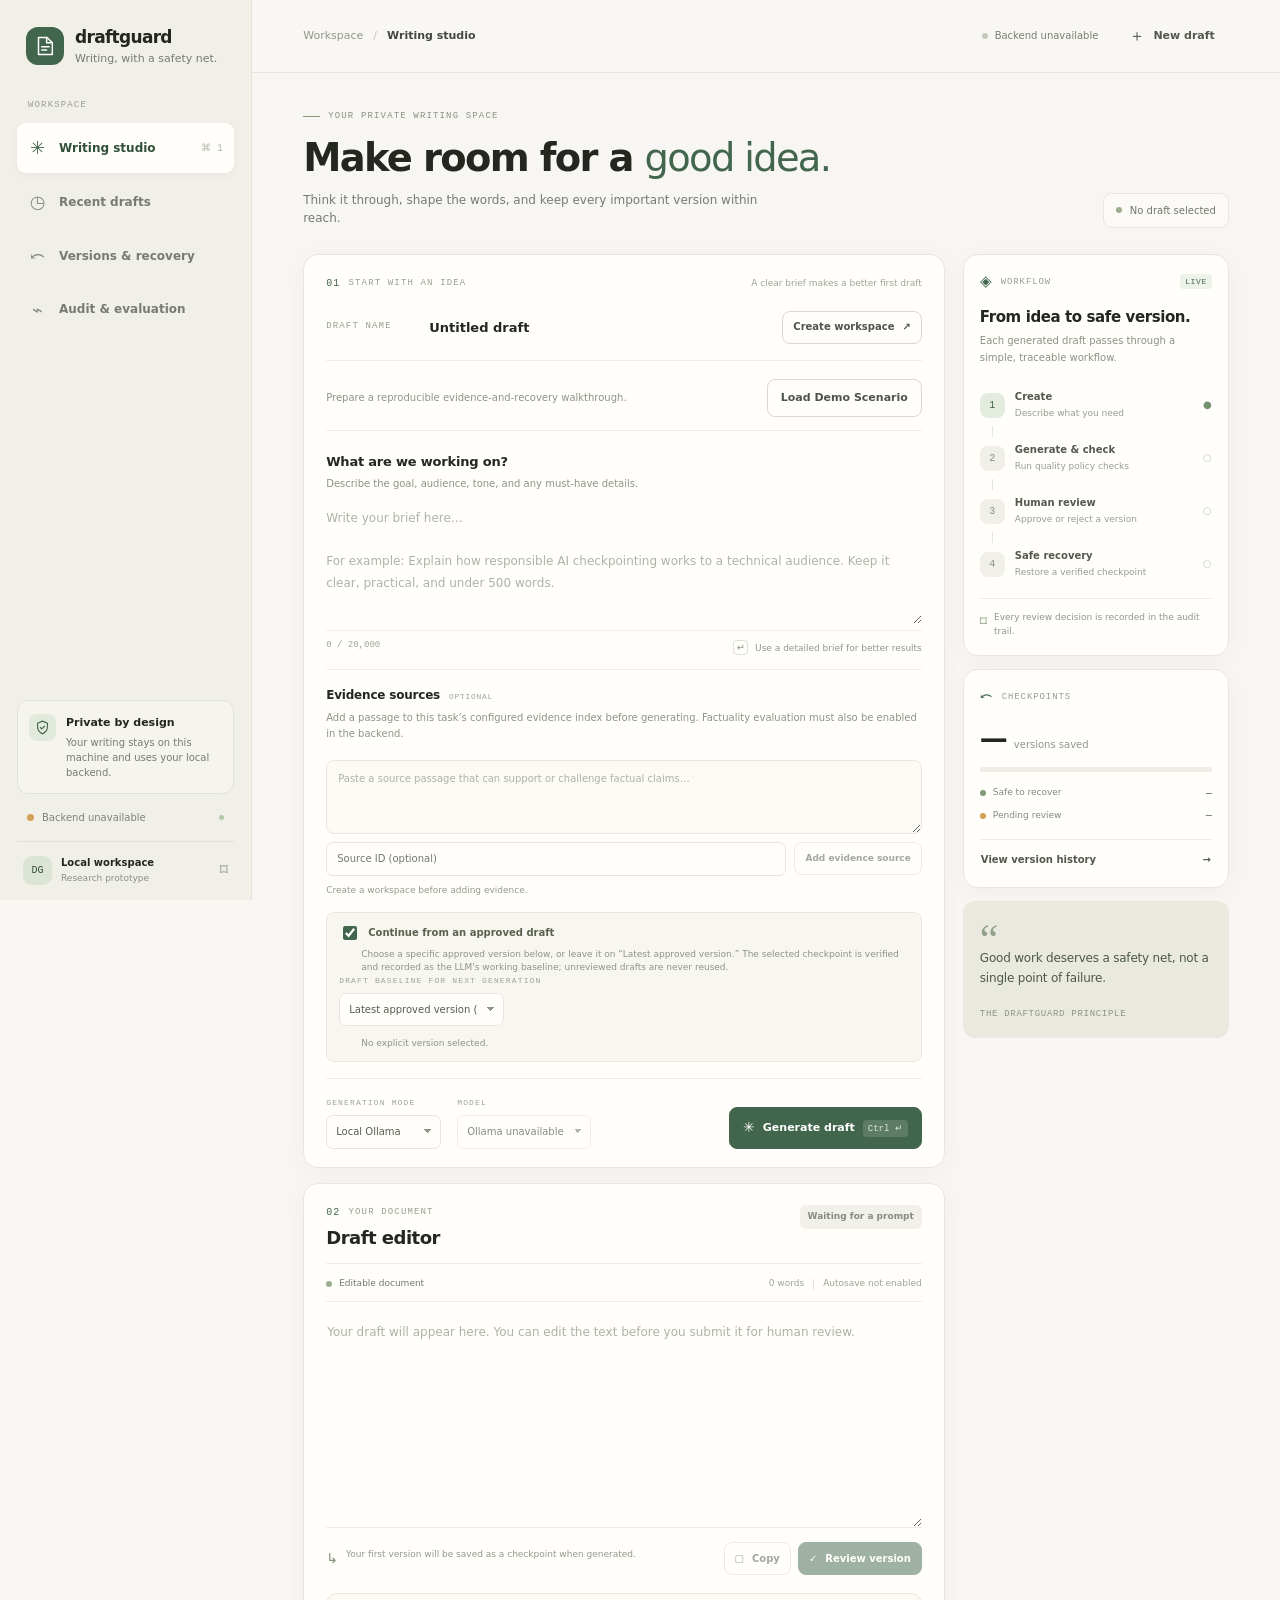
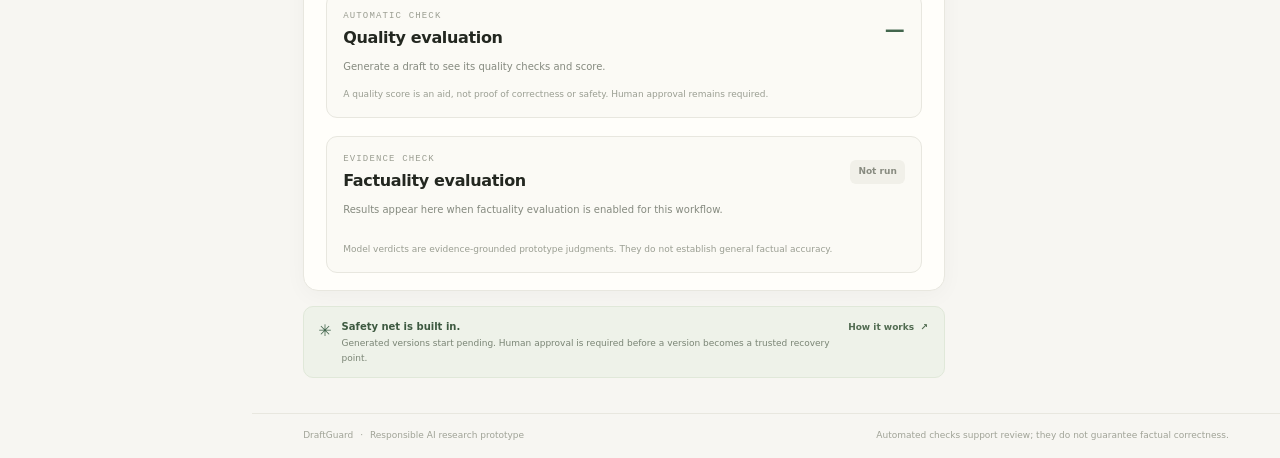
==== commit ed758787: "Updated UI and version system" ====
--- a/Frontend/index.html
+++ b/Frontend/index.html
@@ -64,6 +64,7 @@
                 <div class="prompt-bottom"><span id="promptCount">0 / 20,000</span><div class="prompt-tip"><span>↵</span> Use a detailed brief for better results</div></div>
               </div>
               <div class="evidence-entry"><div><label for="sourceText" class="field-label">Evidence sources <span class="optional-label">OPTIONAL</span></label><p class="field-help">Add a passage to this task’s configured evidence index before generating. Factuality evaluation must also be enabled in the backend.</p></div><textarea id="sourceText" rows="3" maxlength="20000" placeholder="Paste a source passage that can support or challenge factual claims…"></textarea><div class="evidence-actions"><input id="sourceId" maxlength="300" placeholder="Source ID (optional)" aria-label="Evidence source ID"><button id="addEvidence" class="button button-outline" type="button" disabled>Add evidence source</button></div><p id="evidenceStatus" class="evidence-status" role="status" aria-live="polite">Create a workspace before adding evidence.</p></div>
+              <div class="memory-setting"><label><input id="continueFromPrevious" type="checkbox" checked> Continue from an approved draft</label><p class="field-help">Choose a specific approved version below, or leave it on “Latest approved version.” The selected checkpoint is verified and recorded as the LLM's working baseline; unreviewed drafts are never reused.</p><div class="setting-block baseline-setting"><label for="generationBaselineSelect">DRAFT BASELINE FOR NEXT GENERATION</label><select id="generationBaselineSelect"><option value="">Latest approved version (automatic)</option></select><p id="generationBaselineStatus" class="field-help" aria-live="polite">No explicit version selected.</p></div></div>
               <div class="composer-bottom"><div class="generation-settings"><div class="setting-block"><label for="mode">GENERATION MODE</label><select id="mode"><option value="ollama">Local Ollama</option><option value="no_llm">Template mode</option></select></div><div class="setting-block model-setting"><label for="modelName">MODEL</label><select id="modelName" disabled><option value="">Discovering models…</option></select></div></div><button id="generateButton" class="button button-primary" type="submit" form="generateForm"><span class="sparkle">✳</span> Generate draft <span class="shortcut">Ctrl ↵</span></button></div>
               <form id="generateForm" class="hidden-form"></form>
             </section>
@@ -92,9 +93,9 @@
 
       <section id="view-history" class="view secondary-view"><div class="page-intro"><div class="eyebrow"><span class="eyebrow-line"></span> YOUR WORK</div><h1>Recent <em>drafts.</em></h1><p>Pick up where you left off. Task history is stored in this browser session.</p></div><div class="content-panel"><div class="panel-heading"><div><h2>Your workspaces</h2><p>Open a workspace by selecting it below or entering a task ID.</p></div><span class="panel-icon">◷</span></div><form id="loadTaskForm" class="load-task-form"><label for="loadTaskId">TASK ID</label><input id="loadTaskId" placeholder="Paste a task ID to open a workspace"><button class="button button-primary" type="submit">Open workspace <span>↗</span></button></form><div id="historyContent" class="empty-state">Create a workspace to begin building your history.</div></div></section>
 
-      <section id="view-checkpoints" class="view secondary-view"><div class="page-intro"><div class="eyebrow"><span class="eyebrow-line"></span> RECOVERABILITY</div><h1>Versions & <em>recovery.</em></h1><p>Inspect the history, verify integrity, and recover the latest safe checkpoint.</p></div><div class="recovery-banner"><div class="recovery-symbol">↶</div><div class="recovery-copy"><strong>Your safe version is protected.</strong><p>Recovery selects the latest verified safe checkpoint. Pending or rejected versions are not eligible.</p></div><button id="rollbackButton" class="button button-danger" type="button" disabled>Recover safe version <span>↶</span></button></div><div class="content-panel"><div class="panel-heading"><div><h2>Checkpoint history</h2><p id="checkpointSubtitle">Select or create a workspace to view versions.</p></div><button id="refreshButton" class="button button-outline" type="button">↻ Refresh</button></div><div class="table-wrap"><table><thead><tr><th>VERSION</th><th>HUMAN REVIEW</th><th>INTEGRITY</th><th>RECOVERY</th><th>GIT COMMIT</th><th>CONTENT DIGEST</th><th>CREATED</th><th>ACTIONS</th></tr></thead><tbody id="checkpointRows"><tr><td colspan="8" class="table-empty">No workspace selected.</td></tr></tbody></table></div><div id="checkpointStateSummary" class="quality-footnote">Checkpoint state details appear when you inspect a version.</div></div></section>
+      <section id="view-checkpoints" class="view secondary-view"><div class="page-intro"><div class="eyebrow"><span class="eyebrow-line"></span> RECOVERABILITY</div><h1>Versions & <em>recovery.</em></h1><p>Inspect the history, verify integrity, and recover the exact safe version you choose.</p></div><div class="content-panel current-version-panel"><div class="panel-heading"><div><h2>Current version</h2><p>The version currently loaded in the editor for this workspace.</p></div><span class="status-pill neutral" id="currentVersionStatus">No version loaded</span></div><div class="current-version-value"><strong id="currentVersionLabel">—</strong><span id="currentVersionDetail">Generate a draft or recover a checkpoint to set the current version.</span></div></div><div class="recovery-banner"><div class="recovery-symbol">↶</div><div class="recovery-copy"><strong>Your safe version is protected.</strong><p>Choose a specific version to restore. Only safe checkpoints with verified integrity can be recovered; pending, rejected, or corrupted versions are blocked.</p></div><div class="recovery-version-picker"><label for="recoveryVersionSelect">VERSION TO RESTORE</label><select id="recoveryVersionSelect" disabled><option value="">No safe versions available</option></select><button id="rollbackButton" class="button button-danger" type="button" disabled>Restore selected version <span>↶</span></button></div></div><div class="content-panel"><div class="panel-heading"><div><h2>Checkpoint history</h2><p id="checkpointSubtitle">Select or create a workspace to view versions.</p></div><button id="refreshButton" class="button button-outline" type="button">↻ Refresh</button></div><div class="table-wrap"><table><thead><tr><th>VERSION</th><th>HUMAN REVIEW</th><th>INTEGRITY</th><th>RECOVERY</th><th>GIT COMMIT</th><th>CONTENT DIGEST</th><th>CREATED</th><th>ACTIONS</th></tr></thead><tbody id="checkpointRows"><tr><td colspan="8" class="table-empty">No workspace selected.</td></tr></tbody></table></div><div id="checkpointStateSummary" class="quality-footnote">Checkpoint state details appear when you inspect a version.</div></div></section>
 
-      <section id="view-insights" class="view secondary-view"><div class="page-intro"><div class="eyebrow"><span class="eyebrow-line"></span> TRANSPARENCY</div><h1>Audit & <em>evaluation.</em></h1><p>Live results come from read-only checks against the configured services. Prototype metrics are labelled and are not safety guarantees.</p></div><div class="content-panel"><div class="panel-heading"><div><h2>Service checks</h2><p>Connected means the service answered its specific health probe.</p></div><button id="serviceRefresh" class="button button-outline" type="button">Refresh ↻</button></div><div class="service-grid"><div class="service-item"><span>DraftGuard API</span><strong id="serviceApi" class="status-pill neutral">Checking…</strong><small id="serviceApiDetail">Waiting for API health response.</small></div><div class="service-item"><span>Ollama</span><strong id="serviceOllama" class="status-pill neutral">Checking…</strong><small id="serviceOllamaDetail">Waiting for model discovery.</small></div><div class="service-item"><span>MySQL metadata</span><strong id="serviceMysql" class="status-pill neutral">Checking…</strong><small id="serviceMysqlDetail">Waiting for read-only database probe.</small></div><div class="service-item"><span>ChromaDB evidence</span><strong id="serviceChroma" class="status-pill neutral">Checking…</strong><small id="serviceChromaDetail">Waiting for collection read.</small></div><div class="service-item"><span>Git artifact store</span><strong id="serviceGit" class="status-pill neutral">Checking…</strong><small id="serviceGitDetail">Waiting for repository read.</small></div></div></div><div class="metric-grid"><div class="metric-card"><span class="metric-icon">▤</span><span>CHECKPOINTS</span><strong id="metricCheckpoints">—</strong><small>Versions in current task</small></div><div class="metric-card"><span class="metric-icon">✓</span><span>APPROVED</span><strong id="metricApproved">—</strong><small>Human-approved versions</small></div><div class="metric-card"><span class="metric-icon">⌑</span><span>SAFE RECOVERY</span><strong id="metricSafe">—</strong><small>Eligible checkpoints</small></div></div><div class="content-panel"><div class="panel-heading"><div><h2>Recovery Metrics</h2><p>Values and denominators from persisted experiment records.</p></div><label for="evaluationRunSelect" class="field-label">HISTORICAL RUN</label><select id="evaluationRunSelect"><option value="">No results yet</option></select></div><div id="recoveryMetrics" class="metric-grid"><p class="quality-empty">No results yet. Run a Recovery Experiment to populate these metrics.</p></div><p id="metricDefinitions" class="quality-footnote">Metrics remain unavailable until a run records enough data. P95 requires at least 20 rollback attempts.</p><a id="openEvaluationReport" class="button button-outline" href="#" target="_blank" rel="noopener" hidden>Open evaluation report</a></div><div class="content-panel"><div class="panel-heading"><div><h2>Audit trail</h2><p>Recorded generation, review, and recovery activity.</p></div><button id="eventsButton" class="button button-outline" type="button">Load events ↻</button></div><div id="eventsList" class="events-list empty-state">Select a workspace to load events.</div></div><div class="content-panel evaluation-panel"><div class="panel-heading"><div><h2>Recovery experiment</h2><p>Runs controlled synthetic scenarios using the configured SQL store and isolated Git artifacts.</p></div><span class="panel-icon">⌁</span></div><div class="eval-controls"><label for="repetitions">REPETITIONS <input id="repetitions" type="number" min="1" max="100" value="3"></label><button id="runEvaluation" class="button button-primary" type="button">Run recovery experiment <span>↗</span></button></div><div id="evaluationResult" class="evaluation-result" aria-live="polite">No experiment run yet.</div></div><div class="content-panel evaluation-panel"><div class="panel-heading"><div><h2>Tests and factuality benchmark</h2><p>Runs the allowlisted pytest suite or the fixed factuality smoke dataset. Results are stored with their real counts and errors.</p></div></div><div class="eval-controls"><label for="benchmarkModel">FACTUALITY MODEL <select id="benchmarkModel"><option value="">Discovering models…</option></select></label><button id="runFactualityBenchmark" class="button button-outline" type="button">Run factuality benchmark</button><button id="runPytest" class="button button-primary" type="button">Run automated tests</button></div><div id="diagnosticResult" class="evaluation-result" aria-live="polite">No diagnostic run yet.</div></div></section>
+      <section id="view-insights" class="view secondary-view"><div class="page-intro"><div class="eyebrow"><span class="eyebrow-line"></span> TRANSPARENCY</div><h1>Audit & <em>evaluation.</em></h1><p>Live results come from read-only checks against the configured services. Prototype metrics are labelled and are not safety guarantees.</p></div><div class="content-panel"><div class="panel-heading"><div><h2>Service checks</h2><p>Connected means the service answered its specific health probe.</p></div><button id="serviceRefresh" class="button button-outline" type="button">Refresh ↻</button></div><div class="service-grid"><div class="service-item"><span>DraftGuard API</span><strong id="serviceApi" class="status-pill neutral">Checking…</strong><small id="serviceApiDetail">Waiting for API health response.</small></div><div class="service-item"><span>Ollama</span><strong id="serviceOllama" class="status-pill neutral">Checking…</strong><small id="serviceOllamaDetail">Waiting for model discovery.</small></div><div class="service-item"><span>MySQL metadata</span><strong id="serviceMysql" class="status-pill neutral">Checking…</strong><small id="serviceMysqlDetail">Waiting for read-only database probe.</small></div><div class="service-item"><span>ChromaDB evidence</span><strong id="serviceChroma" class="status-pill neutral">Checking…</strong><small id="serviceChromaDetail">Waiting for collection read.</small></div><div class="service-item"><span>Git artifact store</span><strong id="serviceGit" class="status-pill neutral">Checking…</strong><small id="serviceGitDetail">Waiting for repository read.</small></div></div></div><div class="metric-grid"><div class="metric-card"><span class="metric-icon">▤</span><span>CHECKPOINTS</span><strong id="metricCheckpoints">—</strong><small>Versions in current task</small></div><div class="metric-card"><span class="metric-icon">✓</span><span>APPROVED</span><strong id="metricApproved">—</strong><small>Human-approved versions</small></div><div class="metric-card"><span class="metric-icon">⌑</span><span>SAFE RECOVERY</span><strong id="metricSafe">—</strong><small>Eligible checkpoints</small></div></div><div class="content-panel"><div class="panel-heading"><div><h2>Audit trail</h2><p>Recorded generation, review, and recovery activity.</p></div><button id="eventsButton" class="button button-outline" type="button">Load events ↻</button></div><div id="eventsList" class="events-list empty-state">Select a workspace to load events.</div></div><details class="developer-tools-disclosure"><summary><span class="developer-tools-title">Developer tools</span><small>Recovery metrics, controlled experiments, and factuality benchmark</small></summary><div class="developer-tools-content"><div class="content-panel"><div class="panel-heading"><div><h2>Recovery Metrics</h2><p>Values and denominators from persisted experiment records.</p></div><label for="evaluationRunSelect" class="field-label">HISTORICAL RUN</label><select id="evaluationRunSelect"><option value="">No results yet</option></select></div><div id="recoveryMetrics" class="metric-grid"><p class="quality-empty">No results yet. Run a Recovery Experiment to populate these metrics.</p></div><p id="metricDefinitions" class="quality-footnote">Metrics remain unavailable until a run records enough data. P95 requires at least 20 rollback attempts.</p><a id="openEvaluationReport" class="button button-outline" href="#" target="_blank" rel="noopener" hidden>Open evaluation report</a></div><div class="content-panel evaluation-panel"><div class="panel-heading"><div><h2>Recovery experiment</h2><p>Runs controlled synthetic scenarios using the configured SQL store and isolated Git artifacts.</p></div><span class="panel-icon">⌁</span></div><div class="eval-controls"><label for="repetitions">REPETITIONS <input id="repetitions" type="number" min="1" max="100" value="3"></label><button id="runEvaluation" class="button button-primary" type="button">Run recovery experiment <span>↗</span></button></div><div id="evaluationResult" class="evaluation-result" aria-live="polite">No experiment run yet.</div></div><div class="content-panel evaluation-panel"><div class="panel-heading"><div><h2>Tests and factuality benchmark</h2><p>Runs the allowlisted pytest suite or the fixed factuality smoke dataset. Results are stored with their real counts and errors.</p></div></div><div class="eval-controls"><label for="benchmarkModel">FACTUALITY MODEL <select id="benchmarkModel"><option value="">Discovering models…</option></select></label><button id="runFactualityBenchmark" class="button button-outline" type="button">Run factuality benchmark</button><button id="runPytest" class="button button-primary" type="button">Run automated tests</button></div><div id="diagnosticResult" class="evaluation-result" aria-live="polite">No diagnostic run yet.</div></div></div></details></section>
       <footer class="app-footer"><span>DraftGuard <i>·</i> Responsible AI research prototype</span><span>Automated checks support review; they do not guarantee factual correctness.</span></footer>
     </main>
   </div>
--- a/Frontend/styles.css
+++ b/Frontend/styles.css
@@ -26,3 +26,61 @@
 
 /* Quality evaluation summary */
 .quality-summary{margin-top:18px;padding:16px;border:1px solid var(--line);border-radius:11px;background:#fbfaf5}.quality-heading{display:flex;align-items:center;justify-content:space-between;gap:12px;margin-bottom:12px}.quality-heading h3{font:700 16px var(--display);letter-spacing:-.35px;margin:4px 0 0}.quality-score{font:700 20px var(--display);color:var(--green);white-space:nowrap}.quality-score.pending{color:var(--amber)}.quality-score.bad{color:var(--red)}.quality-dimensions{display:grid;gap:9px}.quality-dimension{display:grid;grid-template-columns:minmax(105px,1fr) minmax(80px,1.6fr) 42px;gap:10px;align-items:center;font-size:10px;color:#666b61}.quality-dimension strong{text-align:right;font:10px var(--mono);color:#4d5549}.quality-track{height:6px;background:#e9e9df;border-radius:10px;overflow:hidden}.quality-track i{display:block;height:100%;background:var(--green);border-radius:10px}.quality-empty,.quality-clear{font-size:10px;color:#858a7f;margin:0}.quality-findings{margin-top:12px;font-size:10px;color:#777b72}.quality-findings>strong{font-size:9px;text-transform:uppercase;letter-spacing:.8px}.quality-findings ul{margin:5px 0 0;padding-left:17px;display:grid;gap:3px}.quality-findings li{overflow-wrap:anywhere}.quality-footnote{font-size:9px;line-height:1.6;color:#9a9e92;margin:12px 0 0}@media(max-width:390px){.quality-dimension{grid-template-columns:95px minmax(45px,1fr) 36px;gap:7px;font-size:9px}.quality-summary{padding:12px}}
+
+/* Current loaded checkpoint indicator; inherits the existing DraftGuard theme. */
+.current-version-panel { margin-bottom: 16px; }
+.current-version-value { display: flex; flex-direction: column; gap: 6px; padding: 4px 0 2px; }
+.current-version-value strong { font-size: 1.35rem; letter-spacing: -0.025em; color: var(--text-primary, inherit); }
+.current-version-value span { color: var(--text-muted, #7b8494); font-size: .86rem; overflow-wrap: anywhere; }
+.memory-setting{margin:12px 0 4px;padding:10px 12px;border:1px solid var(--line);border-radius:8px;background:#f7f6f0}.memory-setting>label{display:flex;align-items:center;gap:8px;font-size:10px;font-weight:600;color:#59614f}.memory-setting input[type=checkbox]{accent-color:var(--green);width:14px;height:14px}.memory-setting .field-help{margin:5px 0 0 22px;font-size:9px;line-height:1.5}
+
+
+/* Advanced evaluation controls are available on demand, but stay collapsed in the normal demo UI. */
+.developer-tools-disclosure {
+  margin: 18px 0 0;
+  border: 1px solid var(--line-dark);
+  border-radius: var(--radius);
+  background: rgba(255, 254, 250, .72);
+  box-shadow: var(--shadow);
+  overflow: hidden;
+}
+.developer-tools-disclosure > summary {
+  display: flex;
+  align-items: center;
+  justify-content: space-between;
+  gap: 14px;
+  padding: 16px 18px;
+  cursor: pointer;
+  list-style: none;
+}
+.developer-tools-disclosure > summary::-webkit-details-marker { display: none; }
+.developer-tools-disclosure > summary::after {
+  content: "+";
+  flex: 0 0 auto;
+  color: var(--muted);
+  font-size: 20px;
+  line-height: 1;
+}
+.developer-tools-disclosure[open] > summary::after { content: "−"; }
+.developer-tools-title { font-weight: 650; }
+.developer-tools-disclosure summary small {
+  margin-left: auto;
+  color: var(--muted);
+  text-align: right;
+}
+.developer-tools-content {
+  display: grid;
+  gap: 14px;
+  padding: 0 14px 14px;
+}
+.developer-tools-content > .content-panel { margin: 0; }
+@media (max-width: 640px) {
+  .developer-tools-disclosure > summary { align-items: flex-start; flex-wrap: wrap; }
+  .developer-tools-disclosure summary small { width: 100%; margin-left: 0; text-align: left; }
+}
+
+/* Explicit in-page version selection; avoids unsupported browser prompt dialogs. */
+.recovery-version-picker{display:flex;align-items:center;gap:9px;flex-wrap:wrap;justify-content:flex-end;min-width:min(100%,460px)}
+.recovery-version-picker label{font:500 9px var(--mono);letter-spacing:1px;color:var(--muted)}
+.recovery-version-picker select{min-width:190px;max-width:100%;min-height:38px;padding:8px 10px;border:1px solid var(--line-dark);border-radius:8px;background:var(--paper);color:var(--ink);font-size:11px}
+@media(max-width:760px){.recovery-version-picker{justify-content:flex-start;min-width:0;width:100%}.recovery-version-picker select{flex:1;min-width:150px}}
